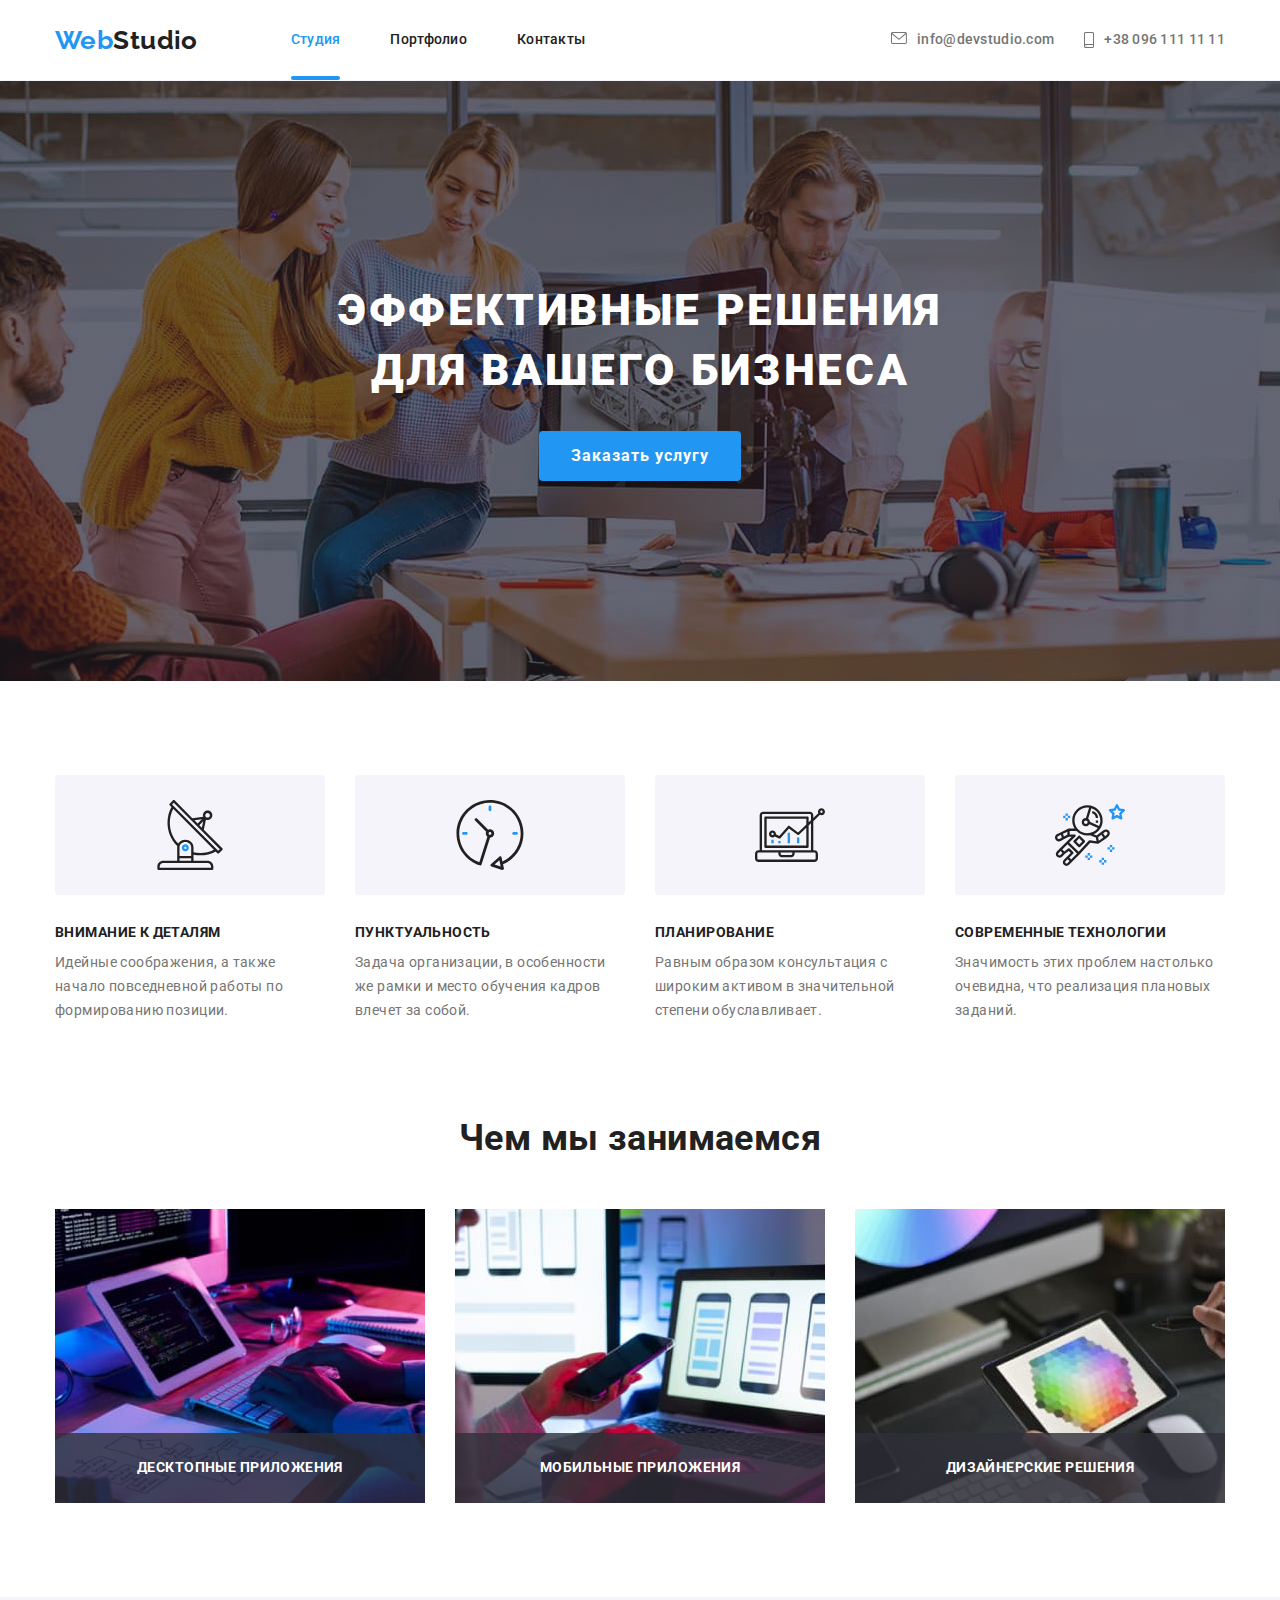
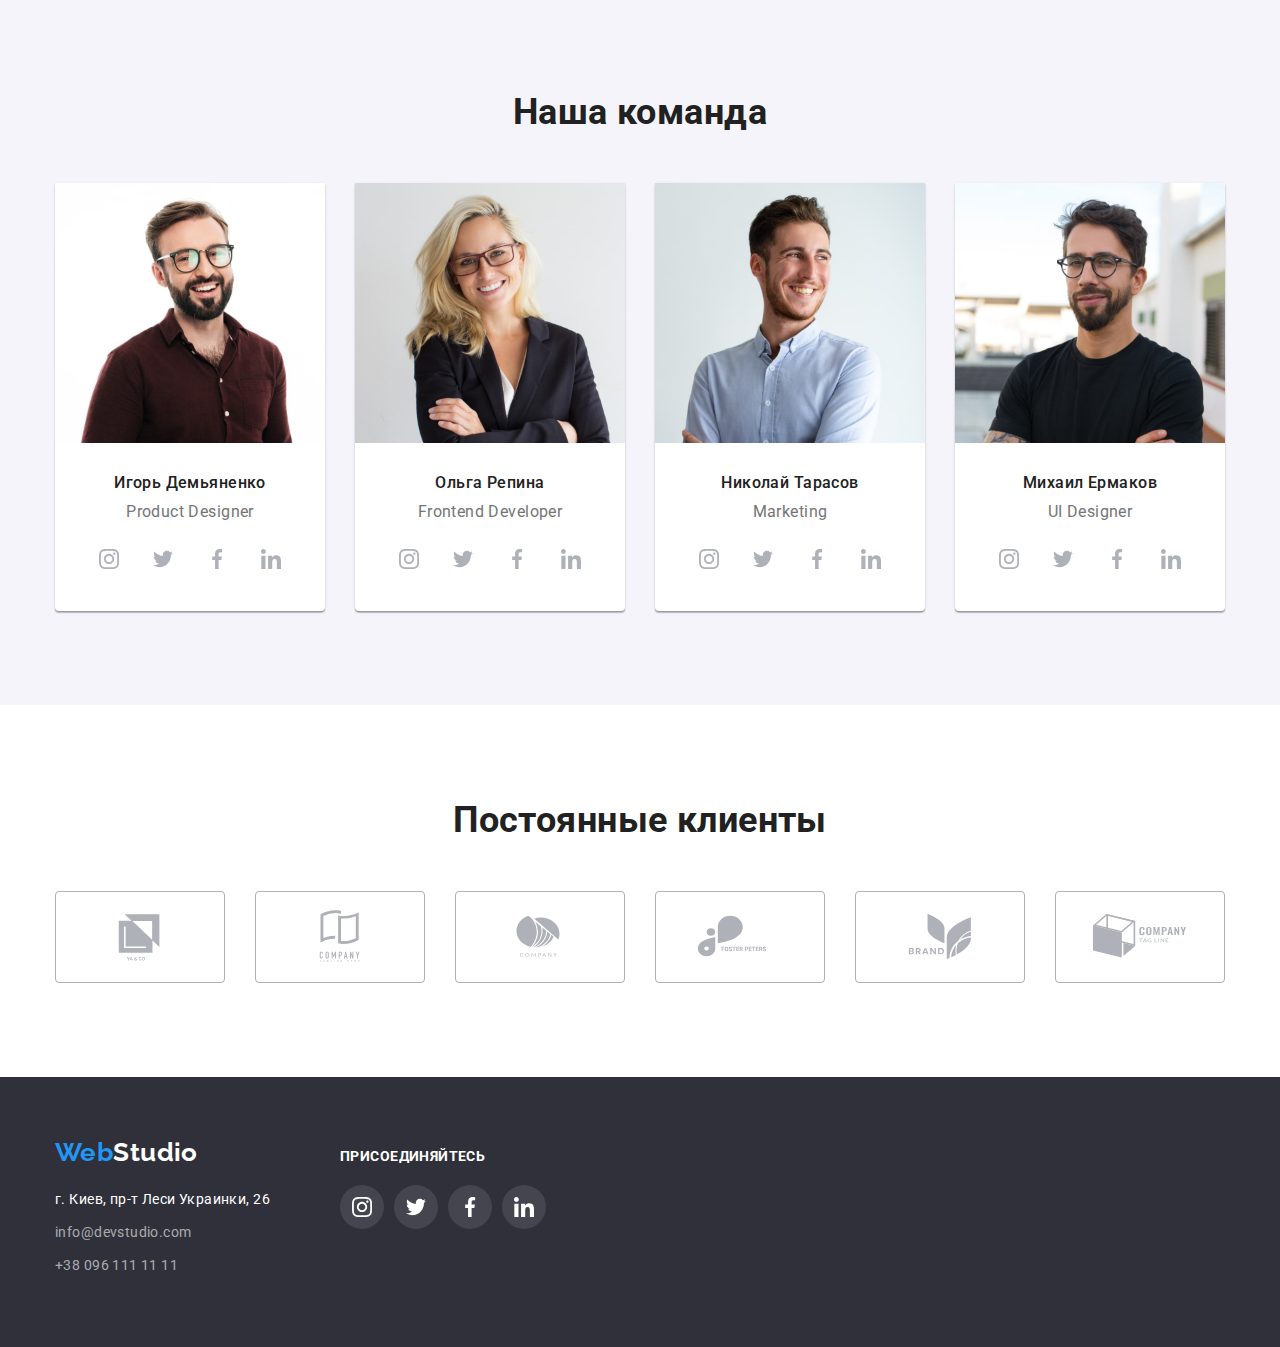
==== index.html @ 04264cb9 "Добавляет файлы из пятой домашки" ====
<!DOCTYPE html>
<html lang="ru">
  <head>
    <meta charset="UTF-8" />
    <meta http-equiv="X-UA-Compatible" content="IE=edge" />
    <meta name="viewport" content="width=device-width, initial-scale=1.0" />
    <link rel="preconnect" href="https://fonts.googleapis.com" />
    <link rel="preconnect" href="https://fonts.gstatic.com" crossorigin />
    <link
      href="https://fonts.googleapis.com/css2?family=Raleway:wght@700&family=Roboto:wght@400;500;700;900&display=swap"
      rel="stylesheet"
    />
    <link
      rel="stylesheet"
      href="https://cdnjs.cloudflare.com/ajax/libs/modern-normalize/1.1.0/modern-normalize.min.css"
    />
    <link rel="stylesheet" href="./css/styles.css" />
    <title>Студия</title>
  </head>
  <body>
    <!-- Хедер -->
    <header class="header-section">
      <div class="container nav">
        <nav class="header-nav">
          <a class="link logo" href="/"> <span class="logo-web">Web</span>Studio</a>
          <ul class="list header-list">
            <li class="header-item">
              <a class="link header-link current" href="./index.html">Студия</a>
            </li>
            <li class="header-item">
              <a class="link header-link" href="./portfolio.html">Портфолио</a>
            </li>
            <li class="header-item">
              <a class="link header-link" href="">Контакты</a>
            </li>
          </ul>
        </nav>
        <ul class="list contact-list">
          <li class="contact-item">
            <a class="link contact-link" href="mailto:info@devstudio.com">
              <svg class="contact-icon-envelope" width="16" height="12">
                <use href="./images/icons.svg#icon-envelope"></use>
              </svg>
              info@devstudio.com
            </a>
          </li>
          <li class="contact-item">
            <a class="link contact-link" href="tel:+380961111111">
              <svg class="contact-icon-smartphone" width="10" height="16">
                <use href="./images/icons.svg#icon-smartphone"></use>
              </svg>
              +38 096 111 11 11</a
            >
          </li>
        </ul>
      </div>
    </header>
    <!--Мейн-->
    <main class="main-section">
      <!--Герой-->
      <section class="hero">
        <h1 class="hero-title">
          Эффективные решения <br />
          для вашего бизнеса
        </h1>
        <button data-modal-open class="hero-btn" type="button">Заказать услугу</button>
      </section>
      <!--Особенности-->
      <section class="features">
        <div class="container">
          <h2 class="visually-hidden">Особенности</h2>
          <ul class="list features-list">
            <li class="features-item">
              <div class="features-icon-background">
                <svg class="features-icon" width="70" height="70">
                  <use href="./images/icons.svg#icon-antenna"></use>
                </svg>
              </div>
              <h3 class="features-item-header">Внимание к деталям</h3>
              <p class="features-item-text">
                Идейные соображения, а также начало повседневной работы по формированию позиции.
              </p>
            </li>
            <li class="features-item">
              <div class="features-icon-background">
                <svg class="features-icon" width="70" height="70">
                  <use href="./images/icons.svg#icon-clock"></use>
                </svg>
              </div>
              <h3 class="features-item-header">Пунктуальность</h3>
              <p class="features-item-text">
                Задача организации, в особенности же рамки и место обучения кадров влечет за собой.
              </p>
            </li>
            <li class="features-item">
              <div class="features-icon-background">
                <svg class="features-icon" width="70" height="70">
                  <use href="./images/icons.svg#icon-diagram"></use>
                </svg>
              </div>
              <h3 class="features-item-header">Планирование</h3>
              <p class="features-item-text">
                Равным образом консультация с широким активом в значительной степени обуславливает.
              </p>
            </li>
            <li class="features-item">
              <div class="features-icon-background">
                <svg class="features-icon" width="70" height="70">
                  <use href="./images/icons.svg#icon-astronaut"></use>
                </svg>
              </div>
              <h3 class="features-item-header">Современные технологии</h3>
              <p class="features-item-text">
                Значимость этих проблем настолько очевидна, что реализация плановых заданий.
              </p>
            </li>
          </ul>
        </div>
      </section>
      <!--Чем мы занимаемся-->
      <section class="services">
        <div class="container">
          <h2 class="services-header">Чем мы занимаемся</h2>
          <ul class="list services-list">
            <li class="services-item">
              <img src="./images/box/box1.jpg" alt="человек работает за компьютером" width="370" />
              <h3 class="services-item-header">Десктопные приложения</h3>
            </li>
            <li class="services-item">
              <img src="./images/box/box2.jpg" alt="человек держит в руках смартфон" width="370" />
              <h3 class="services-item-header">Мобильные приложения</h3>
            </li>
            <li class="services-item">
              <img src="./images/box/box3.jpg" alt="человек держит в руках планшет" width="370" />
              <h3 class="services-item-header">Дизайнерские решения</h3>
            </li>
          </ul>
        </div>
      </section>
      <!--Наша команда-->
      <section class="team">
        <div class="container">
          <h2 class="team-header">Наша команда</h2>
          <ul class="list team-list">
            <li class="team-item">
              <img src="./images/team/img.jpg" alt="фото мужчины" width="270" />
              <div class="team-description">
                <h3 class="team-name-header">Игорь Демьяненко</h3>
                <p class="team-name-position" lang="en">Product Designer</p>
                <ul class="team-social-list list">
                  <li class="team-social-item">
                    <a class="team-social-link" href="" target="_blank" rel="noopener noreferrer">
                      <svg class="team-social-icon" width="20" height="20">
                        <use href="./images/icons.svg#icon-instagram"></use>
                      </svg>
                    </a>
                  </li>
                  <li class="team-social-item">
                    <a class="team-social-link" href="" target="_blank" rel="noopener noreferrer">
                      <svg class="team-social-icon" width="20" height="20">
                        <use href="./images/icons.svg#icon-twitter"></use>
                      </svg>
                    </a>
                  </li>
                  <li class="team-social-item">
                    <a class="team-social-link" href="" target="_blank" rel="noopener noreferrer">
                      <svg class="team-social-icon" width="20" height="20">
                        <use href="./images/icons.svg#icon-facebook"></use>
                      </svg>
                    </a>
                  </li>
                  <li class="team-social-item">
                    <a class="team-social-link" href="" target="_blank" rel="noopener noreferrer">
                      <svg class="team-social-icon" width="20" height="20">
                        <use href="./images/icons.svg#icon-linkedin"></use>
                      </svg>
                    </a>
                  </li>
                </ul>
              </div>
            </li>

            <li class="team-item">
              <img src="./images/team/img1.jpg" alt="фото женщины" width="270" />
              <div class="team-description">
                <h3 class="team-name-header">Ольга Репина</h3>
                <p class="team-name-position" lang="en">Frontend Developer</p>
                <ul class="team-social-list list">
                  <li class="team-social-item">
                    <a class="team-social-link" href="" target="_blank" rel="noopener noreferrer">
                      <svg class="team-social-icon" width="20" height="20">
                        <use href="./images/icons.svg#icon-instagram"></use>
                      </svg>
                    </a>
                  </li>
                  <li class="team-social-item">
                    <a class="team-social-link" href="" target="_blank" rel="noopener noreferrer">
                      <svg class="team-social-icon" width="20" height="20">
                        <use href="./images/icons.svg#icon-twitter"></use>
                      </svg>
                    </a>
                  </li>
                  <li class="team-social-item">
                    <a class="team-social-link" href="" target="_blank" rel="noopener noreferrer">
                      <svg class="team-social-icon" width="20" height="20">
                        <use href="./images/icons.svg#icon-facebook"></use>
                      </svg>
                    </a>
                  </li>
                  <li class="team-social-item">
                    <a class="team-social-link" href="" target="_blank" rel="noopener noreferrer">
                      <svg class="team-social-icon" width="20" height="20">
                        <use href="./images/icons.svg#icon-linkedin"></use>
                      </svg>
                    </a>
                  </li>
                </ul>
              </div>
            </li>

            <li class="team-item">
              <img src="./images/team/img2.jpg" alt="фото мужчины" width="270" />
              <div class="team-description">
                <h3 class="team-name-header">Николай Тарасов</h3>
                <p class="team-name-position" lang="en">Marketing</p>
                <ul class="team-social-list list">
                  <li class="team-social-item">
                    <a class="team-social-link" href="" target="_blank" rel="noopener noreferrer">
                      <svg class="team-social-icon" width="20" height="20">
                        <use href="./images/icons.svg#icon-instagram"></use>
                      </svg>
                    </a>
                  </li>
                  <li class="team-social-item">
                    <a class="team-social-link" href="" target="_blank" rel="noopener noreferrer">
                      <svg class="team-social-icon" width="20" height="20">
                        <use href="./images/icons.svg#icon-twitter"></use>
                      </svg>
                    </a>
                  </li>
                  <li class="team-social-item">
                    <a class="team-social-link" href="" target="_blank" rel="noopener noreferrer">
                      <svg class="team-social-icon" width="20" height="20">
                        <use href="./images/icons.svg#icon-facebook"></use>
                      </svg>
                    </a>
                  </li>
                  <li class="team-social-item">
                    <a class="team-social-link" href="" target="_blank" rel="noopener noreferrer">
                      <svg class="team-social-icon" width="20" height="20">
                        <use href="./images/icons.svg#icon-linkedin"></use>
                      </svg>
                    </a>
                  </li>
                </ul>
              </div>
            </li>

            <li class="team-item">
              <img src="./images/team/img3.jpg" alt="фото мужчины" width="270" />
              <div class="team-description">
                <h3 class="team-name-header">Михаил Ермаков</h3>
                <p class="team-name-position" lang="en">UI Designer</p>
                <ul class="team-social-list list">
                  <li class="team-social-item">
                    <a class="team-social-link" href="" target="_blank" rel="noopener noreferrer">
                      <svg class="team-social-icon" width="20" height="20">
                        <use href="./images/icons.svg#icon-instagram"></use>
                      </svg>
                    </a>
                  </li>
                  <li class="team-social-item">
                    <a class="team-social-link" href="" target="_blank" rel="noopener noreferrer">
                      <svg class="team-social-icon" width="20" height="20">
                        <use href="./images/icons.svg#icon-twitter"></use>
                      </svg>
                    </a>
                  </li>
                  <li class="team-social-item">
                    <a class="team-social-link" href="" target="_blank" rel="noopener noreferrer">
                      <svg class="team-social-icon" width="20" height="20">
                        <use href="./images/icons.svg#icon-facebook"></use>
                      </svg>
                    </a>
                  </li>
                  <li class="team-social-item">
                    <a class="team-social-link" href="" target="_blank" rel="noopener noreferrer">
                      <svg class="team-social-icon" width="20" height="20">
                        <use href="./images/icons.svg#icon-linkedin"></use>
                      </svg>
                    </a>
                  </li>
                </ul>
              </div>
            </li>
          </ul>
        </div>
      </section>
      <!--Постоянные клиенты-->
      <section сlass="clients" style="padding-top: 94px; padding-bottom: 94px">
        <div class="container">
          <h2 class="clients-header">Постоянные клиенты</h2>
          <ul class="clients-list list">
            <li class="clients-item">
              <a class="clients-link" href="" target="_blank" rel="noopener noreferrer">
                <svg class="clients-icon" width="106" height="60">
                  <use href="./images/icons.svg#icon-yaco"></use>
                </svg>
              </a>
            </li>
            <li class="clients-item">
              <a class="clients-link" href="" target="_blank" rel="noopener noreferrer">
                <svg class="clients-icon" width="106" height="60">
                  <use href="./images/icons.svg#icon-window"></use>
                </svg>
              </a>
            </li>
            <li class="clients-item">
              <a class="clients-link" href="" target="_blank" rel="noopener noreferrer">
                <svg class="clients-icon" width="106" height="60">
                  <use href="./images/icons.svg#icon-orange"></use>
                </svg>
              </a>
            </li>
            <li class="clients-item">
              <a class="clients-link" href="" target="_blank" rel="noopener noreferrer">
                <svg class="clients-icon" width="106" height="60">
                  <use href="./images/icons.svg#icon-foster"></use>
                </svg>
              </a>
            </li>
            <li class="clients-item">
              <a
                class="clients-link"
                class="clients-link"
                href=""
                target="_blank"
                rel="noopener noreferrer"
              >
                <svg class="clients-icon" width="106" height="60">
                  <use href="./images/icons.svg#icon-brand"></use>
                </svg>
              </a>
            </li>
            <li class="clients-item">
              <a class="clients-link" href="" target="_blank" rel="noopener noreferrer">
                <svg class="clients-icon" width="106" height="60">
                  <use href="./images/icons.svg#icon-cube"></use>
                </svg>
              </a>
            </li>
          </ul>
        </div>
      </section>

      <div data-modal class="backdrop is-hidden">
        <div class="modal">
          <button data-modal-close type="button" class="modal-button">
            <svg width="18" height="18">
              <use href="./images/icons.svg#icon-close"></use>
            </svg>
          </button>
          <form class="modal-form">
            <div class="form-field">
              <label class="form-label" for="name">Имя</label>
              <input class="form-input" type="text" name="name" id="name" />
            </div>
            <div class="form-field">
              <label class="form-label" for="phone">Телефон </label>
              <input class="form-input" type="tel" name="phone" id="phone" />
            </div>
            <div class="form-field">
              <label class="form-label" for="email">Почта</label>
              <input class="form-input" type="email" name="email" id="email" />
            </div>
            <div class="form-field">
              <label class="form-label" for="feedback">Комментарий</label>
              <textarea
                class="form-input"
                name="comment"
                id="feedback"
                placeholder="Введите текст"
              ></textarea>
            </div>

            <input type="checkbox" name="agreement" id="checkbox" />
            <label class="label-agreement" for="checkbox" name="agreement"
              >Соглашаюсь с рассылкой и принимаю условия договора</label
            >
            <button class="form-btn" type="submit">Отправить</button>
          </form>
        </div>
      </div>
    </main>
    <!--Подвал-->
    <footer class="footer-section">
      <div class="container footer-content">
        <div class="footer-address-section">
          <a class="link footer-logo" href="/"> <span class="logo-web">Web</span>Studio</a>
          <address>
            <ul class="list footer-list">
              <li class="footer-item">
                <a
                  class="link footer-address"
                  href="https://goo.gl/maps/CGz93X2TmxTMaEhZA"
                  target="_blank"
                  rel="noreferrer noopener"
                >
                  г. Киев, пр-т Леси Украинки, 26</a
                >
              </li>
              <li class="footer-item">
                <a class="link footer-contact" href="mailto:info@devstudio.com">
                  info@devstudio.com</a
                >
              </li>
              <li class="footer-item">
                <a class="link footer-phone" href="tel:+380961111111">+38 096 111 11 11</a>
              </li>
            </ul>
          </address>
        </div>
        <div class="footer-join-section">
          <h2 class="footer-join">Присоединяйтесь</h2>
          <ul class="list footer-social-list">
            <li class="footer-social-item">
              <a class="footer-social-link" href="" target="_blank" rel="noopener noreferrer">
                <svg class="footer-social-icon" width="20" height="20">
                  <use href="./images/icons.svg#icon-instagram"></use>
                </svg>
              </a>
            </li>
            <li class="footer-social-item">
              <a class="footer-social-link" href="" target="_blank" rel="noopener noreferrer">
                <svg class="footer-social-icon" width="20" height="20">
                  <use href="./images/icons.svg#icon-twitter"></use>
                </svg>
              </a>
            </li>
            <li class="footer-social-item">
              <a class="footer-social-link" href="" target="_blank" rel="noopener noreferrer">
                <svg class="footer-social-icon" width="20" height="20">
                  <use href="./images/icons.svg#icon-facebook"></use>
                </svg>
              </a>
            </li>
            <li class="footer-social-item">
              <a class="footer-social-link" href="" target="_blank" rel="noopener noreferrer">
                <svg class="footer-social-icon" width="20" height="20">
                  <use href="./images/icons.svg#icon-linkedin"></use>
                </svg>
              </a>
            </li>
          </ul>
        </div>
      </div>
    </footer>
    <script src="./js/modal.js"></script>
  </body>
</html>
---- css/styles.css ----
:root {
  --primary-text-color: #757575;
  --primary-black-color: #212121;
  --accent-color: #2196f3;
  --primary-white-color: #ffffff;
  --dark-background-color: #2f303a;
  --light-backgroung-color: #f5f4fa;
  --button-hover-color: #188ce8;
  --primary-icon-color: #afb1b8;
  --transition-duration: 250ms;
  --transition-timing-function: cubic-bezier(0.4, 0, 0.2, 1);
}

.list {
  list-style: none;
  padding: 0;
  margin: 0;
}

.link {
  text-decoration: none;
}

.container {
  width: 1200px;
  margin-left: auto;
  margin-right: auto;
  padding-left: 15px;
  padding-right: 15px;
}

img {
  display: block;
  max-width: 100%;
}

p,
h1,
h2,
h3 {
  margin: 0;
}

.visually-hidden {
  position: absolute;
  white-space: nowrap;
  width: 1px;
  height: 1px;
  overflow: hidden;
  border: 0;
  padding: 0;
  clip: rect(0 0 0 0);
  clip-path: inset(100%);
  margin: -1px;
}

body {
  font-size: 14px;
  font-family: 'Roboto', sans-serif;
  letter-spacing: 0.03em;
  color: var(--primary-text-color);
  background-color: var(--primary-white-color);
}

textarea {
  resize: none;
}

/* Хедер */

.logo {
  font-family: 'Raleway', sans-serif;
  font-weight: 700;
  font-size: 26px;
  line-height: 1.19;
  color: var(--primary-black-color);
}

.logo-web {
  color: var(--accent-color);
}

.header-section {
  border-bottom: 1px solid var(--light-backgroung-color);
}

.header-list {
  display: flex;
  margin-left: 93px;
}

.header-nav {
  display: flex;
  align-items: center;
}

.header-item:not(:last-child) {
  margin-right: 50px;
}

.header-link {
  display: block;
  font-weight: 500;
  font-size: 14px;
  line-height: 1.14;
  letter-spacing: 0.02em;
  color: var(--primary-black-color);
  padding-top: 32px;
  padding-bottom: 32px;
  position: relative;

  transition-property: color;
  transition-duration: var(--transition-duration);
  transition-timing-function: var(--transition-timing-function);
}

.current::after {
  content: '';
  width: 100%;
  height: 4px;
  background-color: var(--accent-color);
  display: block;
  position: absolute;
  bottom: 0;
  border-radius: 2px;
}

.contact-link {
  display: flex;
  font-weight: 500;
  font-size: 14px;
  line-height: 1.14;
  letter-spacing: 0.02em;
  color: var(--primary-black-color);

  transition-property: color;
  transition-duration: var(--transition-duration);
  transition-timing-function: var(--transition-timing-function);
}

.header-link.current {
  color: var(--accent-color);
}

.link.contact-link {
  color: var(--primary-text-color);
}

.header-link:hover,
.header-link:focus,
.contact-link:hover,
.contact-link:focus {
  color: var(--accent-color);
}

.contact-list {
  display: flex;
  margin-left: auto;
}

.contact-icon-envelope,
.contact-icon-smartphone {
  margin-right: 10px;
  fill: currentColor;
}

.contact-item:not(:last-child) {
  margin-right: 30px;
}

.nav {
  display: flex;
  align-items: center;
}

/* Герой */

.hero {
  text-align: center;
  padding-top: 200px;
  padding-bottom: 200px;
  max-width: 1600px;
  height: 600px;
  margin-left: auto;
  margin-right: auto;
  background-image: linear-gradient(rgba(47, 48, 58, 0.4), rgba(47, 48, 58, 0.4)),
    url(../images/backgroun.jpg);
  background-size: cover;
  background-color: var(--light-background-color);
  background-position: center;
  background-repeat: no-repeat;
}

.hero-title {
  margin-bottom: 30px;
  font-weight: 900;
  font-size: 44px;
  line-height: 1.36;
  letter-spacing: 0.06em;
  text-transform: uppercase;
  color: var(--primary-white-color);
}

.hero-btn {
  font-family: inherit;
  font-weight: 700;
  font-size: 16px;
  line-height: 1.88;
  letter-spacing: 0.06em;
  color: var(--primary-white-color);
  background-color: var(--accent-color);
  cursor: pointer;
  min-width: 200px;
  border-radius: 4px;
  padding: 10px 32px;
  border: none;
  box-shadow: 0px 4px 4px rgba(0, 0, 0, 0.15);

  transition-property: background-color;
  transition-duration: var(--transition-duration);
  transition-timing-function: var(--transition-timing-function);
}

.hero-btn:hover,
.hero-btn:focus {
  background-color: var(--button-hover-color);
}

/* Особенности */

.features {
  padding-top: 94px;
  padding-bottom: 94px;
}

.features-item {
  min-width: 270px;
}
.features-item:not(:last-child) {
  margin-right: 30px;
}

.features-list {
  display: flex;
}

.features-item-header {
  font-size: 14px;
  line-height: 1.14;
  text-transform: uppercase;
  color: var(--primary-black-color);
  margin-bottom: 10px;
}

.features-item-text {
  line-height: 1.71;
}

.features-icon-background {
  background-color: var(--light-backgroung-color);
  border-radius: 4px;
  margin-bottom: 30px;
  width: 270px;
  height: 120px;
  display: flex;
  justify-content: center;
  align-items: center;
}

/* Чем мы занимаемся и Наша команда */

.services {
  padding-bottom: 94px;
}

.services-list {
  display: flex;
}

.services-header {
  font-size: 36px;
  line-height: 1.17;
  text-align: center;
  color: var(--primary-black-color);
  margin-top: 0;
  margin-bottom: 50px;
}

.services-item:not(:last-child) {
  margin-right: 30px;
}

.services-item {
  position: relative;
}
.services-item-header {
  font-size: inherit;
  line-height: 1.14;
  text-align: center;
  text-transform: uppercase;
  color: var(--primary-white-color);
  background-color: rgba(47, 48, 58, 0.8);
  padding-top: 27px;
  padding-bottom: 27px;
  position: absolute;
  bottom: 0;
  width: 100%;
}

.team-header {
  font-size: 36px;
  line-height: 1.17;
  text-align: center;
  color: var(--primary-black-color);
  margin-top: 0;
  margin-bottom: 50px;
}

.team {
  background-color: var(--light-backgroung-color);
  padding-bottom: 94px;
  padding-top: 94px;
}

.team-list {
  display: flex;
}

.team-item {
  background-color: var(--primary-white-color);
  box-shadow: 0px 1px 3px rgba(0, 0, 0, 0.12), 0px 1px 1px rgba(0, 0, 0, 0.14),
    0px 2px 1px rgba(0, 0, 0, 0.2);
  border-radius: 0px 0px 4px 4px;
}

.team-item:not(:last-child) {
  margin-right: 30px;
}

.team-name-header {
  font-weight: 500;
  font-size: 16px;
  line-height: 1.19;
  text-align: center;
  color: var(--primary-black-color);
  margin-bottom: 10px;
}

.team-name-position {
  font-size: 16px;
  line-height: 1.19;
  text-align: center;
  color: var(--primary-text-color);
  margin-bottom: 16px;
}

.team-description {
  padding-top: 30px;
  padding-bottom: 30px;
}

.team-social-list {
  display: flex;
  justify-content: center;
}

.team-social-item + .team-social-item {
  margin-left: 10px;
}

.team-social-link {
  height: 44px;
  width: 44px;
  display: flex;
  justify-content: center;
  align-items: center;
  border-radius: 50%;
  color: var(--primary-icon-color);
  transition-property: background-color, color;
  transition-duration: var(--transition-duration), var(--transition-duration);
  transition-timing-function: var(--transition-timing-function), var(--transition-timing-function);
}

.team-social-link:hover,
.team-social-link:focus {
  background-color: var(--accent-color);
  color: var(--primary-white-color);
}

.team-social-icon {
  fill: currentColor;
}

/* Постоянные клиенты */

/* .clients {
  padding-top: 94px;
  padding-bottom: 94px;
} */

.clients-header {
  font-size: 36px;
  line-height: 1.17;
  text-align: center;
  color: var(--primary-black-color);
  margin-bottom: 50px;
}

.clients-list {
  display: flex;
  justify-content: center;
}

.clients-link {
  width: 170px;
  height: 92px;
  display: flex;
  justify-content: center;
  align-items: center;
  color: var(--primary-icon-color);
  border: 1px solid var(--primary-icon-color);
  border-radius: 4px;
  transition-property: color, border;
  transition-duration: var(--transition-duration), var(--transition-duration);
  transition-timing-function: var(--transition-timing-function), var(--transition-timing-function);
}

.clients-link:hover,
.clients-link:focus {
  color: var(--accent-color);
  border: 1px solid var(--accent-color);
}

.clients-item + .clients-item {
  margin-left: 30px;
}

.clients-icon {
  fill: currentColor;
}

.backdrop {
  position: fixed;
  top: 0;
  left: 0;
  background: rgba(0, 0, 0, 0.2);
  width: 100%;
  height: 100%;
  opacity: 1;
  transition: opacity var(--transition-duration) var(--transition-timing-function);
}

.backdrop.is-hidden {
  opacity: 0;
  pointer-events: none;
  visibility: hidden;
}

.backdrop.is-hidden .modal {
  transform: translate(-50%, -50%) scale(0.5);
}
.modal {
  position: absolute;
  top: 50%;
  left: 50%;
  transform: translate(-50%, -50%) scale(1);
  width: 528px;
  height: 581px;
  background-color: var(--primary-white-color);
  box-shadow: 0px 1px 3px rgba(0, 0, 0, 0.12), 0px 1px 1px rgba(0, 0, 0, 0.14),
    0px 2px 1px rgba(0, 0, 0, 0.2);
  border-radius: 4px;
  transition: transform var(--transition-duration) var(--transition-timing-function);
}

.modal-button {
  width: 30px;
  height: 30px;
  border-radius: 50%;
  background-color: var(--primary-white-color);
  position: absolute;
  right: 8px;
  top: 8px;
  border: 1px solid rgba(0, 0, 0, 0.1);
  display: flex;
  justify-content: center;
  align-items: center;
  cursor: pointer;
}

.modal-form {
}

.form-field {
}

.form-label {
  font-size: 12px;
  line-height: 1.17;
  letter-spacing: 0.01em;
}

.form-input {
  border: 1px solid rgba(33, 33, 33, 0.2);
  border-radius: 4px;
}

.label-agreement {
  line-height: 1.71;
}

/* Футер */

.footer-section {
  background-color: var(--dark-background-color);
  padding-top: 60px;
  padding-bottom: 60px;
}

.footer-logo {
  display: block;
  font-family: 'Raleway', sans-serif;
  font-weight: 700;
  font-size: 26px;
  line-height: 1.19;
  color: var(--primary-white-color);
  margin-bottom: 20px;
}

.footer-item > a {
  font-style: normal;
  line-height: 1.71;
  color: rgba(255, 255, 255, 0.6);
  margin-bottom: 9px;
  display: block;

  transition-property: color;
  transition-duration: var(--transition-duration);
  transition-timing-function: var(--transition-timing-function);
}

.link.footer-address {
  color: var(--primary-white-color);
}

.footer-contact:hover,
.footer-contact:focus,
.footer-phone:hover,
.footer-phone:focus {
  color: var(--primary-white-color);
}

.footer-join {
  font-weight: 700;
  line-height: 1.14;
  text-transform: uppercase;
  color: var(--primary-white-color);
  font-size: inherit;
  margin-bottom: 20px;
}

.footer-social-icon {
  fill: currentColor;
}

.footer-social-link {
  width: 44px;
  height: 44px;
  background-color: rgba(255, 255, 255, 0.1);
  border-radius: 50%;
  display: flex;
  justify-content: center;
  align-items: center;
  color: var(--primary-white-color);
  transition-property: background-color;
  transition-duration: var(--transition-duration);
  transition-timing-function: var(--transition-timing-function);
}

.footer-social-link:hover,
.footer-social-link:focus {
  background-color: var(--accent-color);
}
.footer-social-list {
  display: flex;
}

.footer-social-item + .footer-social-item {
  margin-left: 10px;
}

.footer-content {
  display: flex;
  align-items: baseline;
}

.footer-address-section {
  margin-right: 70px;
}

/* Фильтр и примеры работ */

.projects {
  padding-top: 94px;
  padding-bottom: 94px;
}

.filter-btn {
  font-family: inherit;
  font-weight: 500;
  font-size: 16px;
  line-height: 1.63;
  text-align: center;
  letter-spacing: inherit;
  color: var(--primary-black-color);
  cursor: pointer;
  background-color: var(--light-backgroung-color);
  border-radius: 4px;
  padding: 6px 22px;
  border: none;
  transition-property: color, background-color, box-shadow;
  transition-duration: var(--transition-duration), var(--transition-duration),
    var(--transition-duration);
  transition-timing-function: var(--transition-timing-function), var(--transition-timing-function),
    var(--transition-timing-function);
}

.filter-btn-item:not(:last-child) {
  margin-right: 8px;
}

.filter-btn.all {
  color: var(--primary-white-color);
  background-color: var(--accent-color);
}

.filter-btn:hover,
.filter-btn:focus {
  color: var(--primary-white-color);
  background-color: var(--accent-color);
  box-shadow: 0px 3px 1px rgba(0, 0, 0, 0.1), 0px 1px 2px rgba(0, 0, 0, 0.08),
    0px 2px 2px rgba(0, 0, 0, 0.12);
}

.filter-btn-list {
  display: flex;
  justify-content: center;
  margin-bottom: 50px;
}

.project-list {
  display: flex;
  flex-wrap: wrap;
  margin-top: -30px;
  margin-left: -30px;
}

.project-item {
  flex-basis: calc(100% / 3 -30px);
  margin-left: 30px;
  margin-top: 30px;
  transition-property: box-shadow;
  transition-duration: var(--transition-duration);
  transition-timing-function: var(--transition-timing-function);
}

.project-item:hover {
  box-shadow: 0px 1px 1px rgba(0, 0, 0, 0.12), 0px 4px 4px rgba(0, 0, 0, 0.06),
    1px 4px 6px rgba(0, 0, 0, 0.16);
}

.project-name {
  font-size: 18px;
  line-height: 2;
  letter-spacing: 0.06em;
  color: var(--primary-black-color);
  margin-bottom: 4px;
}

.project-type {
  font-size: 16px;
  line-height: 1.88;
}

.project-content {
  padding: 20px 24px;
  border: 1px solid var(--light-backgroung-color);
}

.project-thumb {
  position: relative;
  overflow: hidden;
}

.project-overlay {
  content: '';
  display: inline-block;
  width: 100%;
  height: 100%;
  background-color: rgba(33, 150, 243, 0.9);
  position: absolute;
  top: 0;
  left: 0;
  transform: translateY(100%);
  transition: transform var(--transition-duration) var(--transition-timing-function);
}

.project-item:hover .project-overlay {
  transform: translateY(0);
}

.project-description {
  font-weight: 400;
  font-size: 18px;
  line-height: 1.56;
  color: var(--primary-white-color);
  padding: 63px 24px;
}
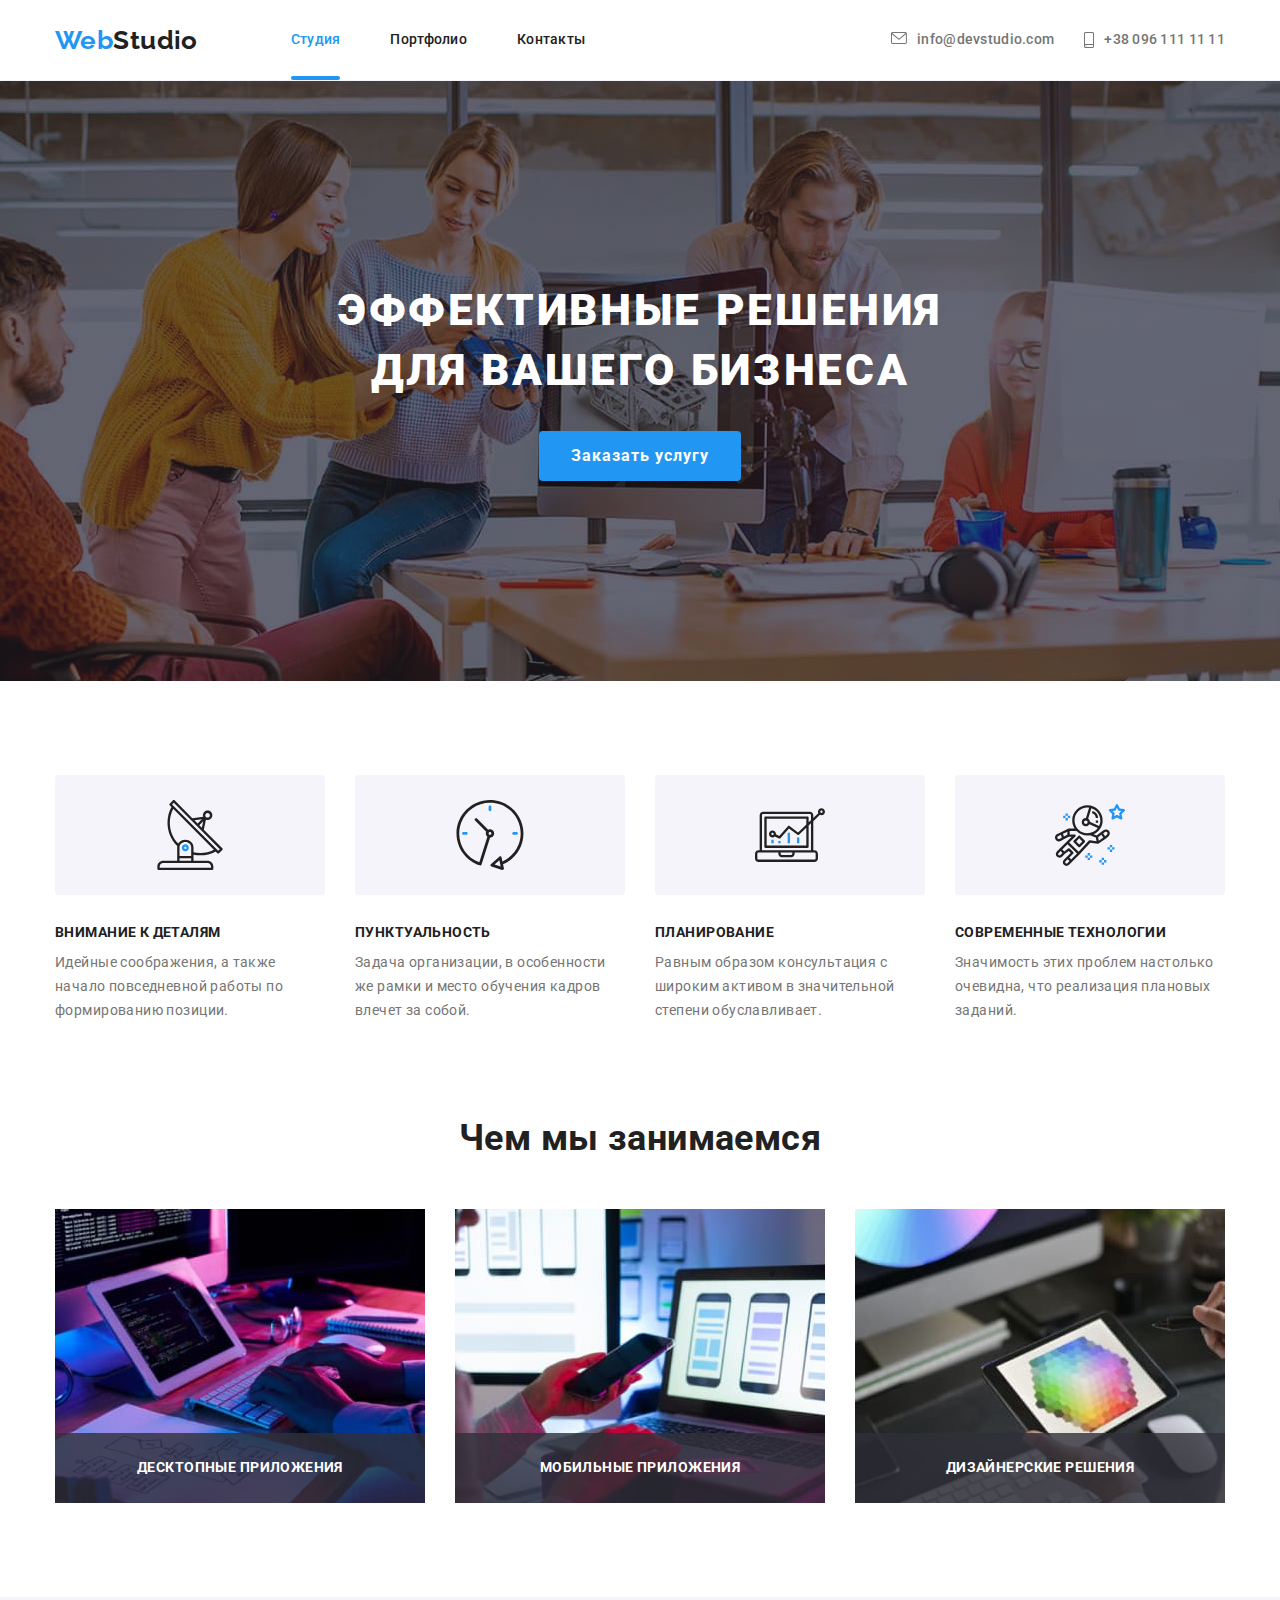
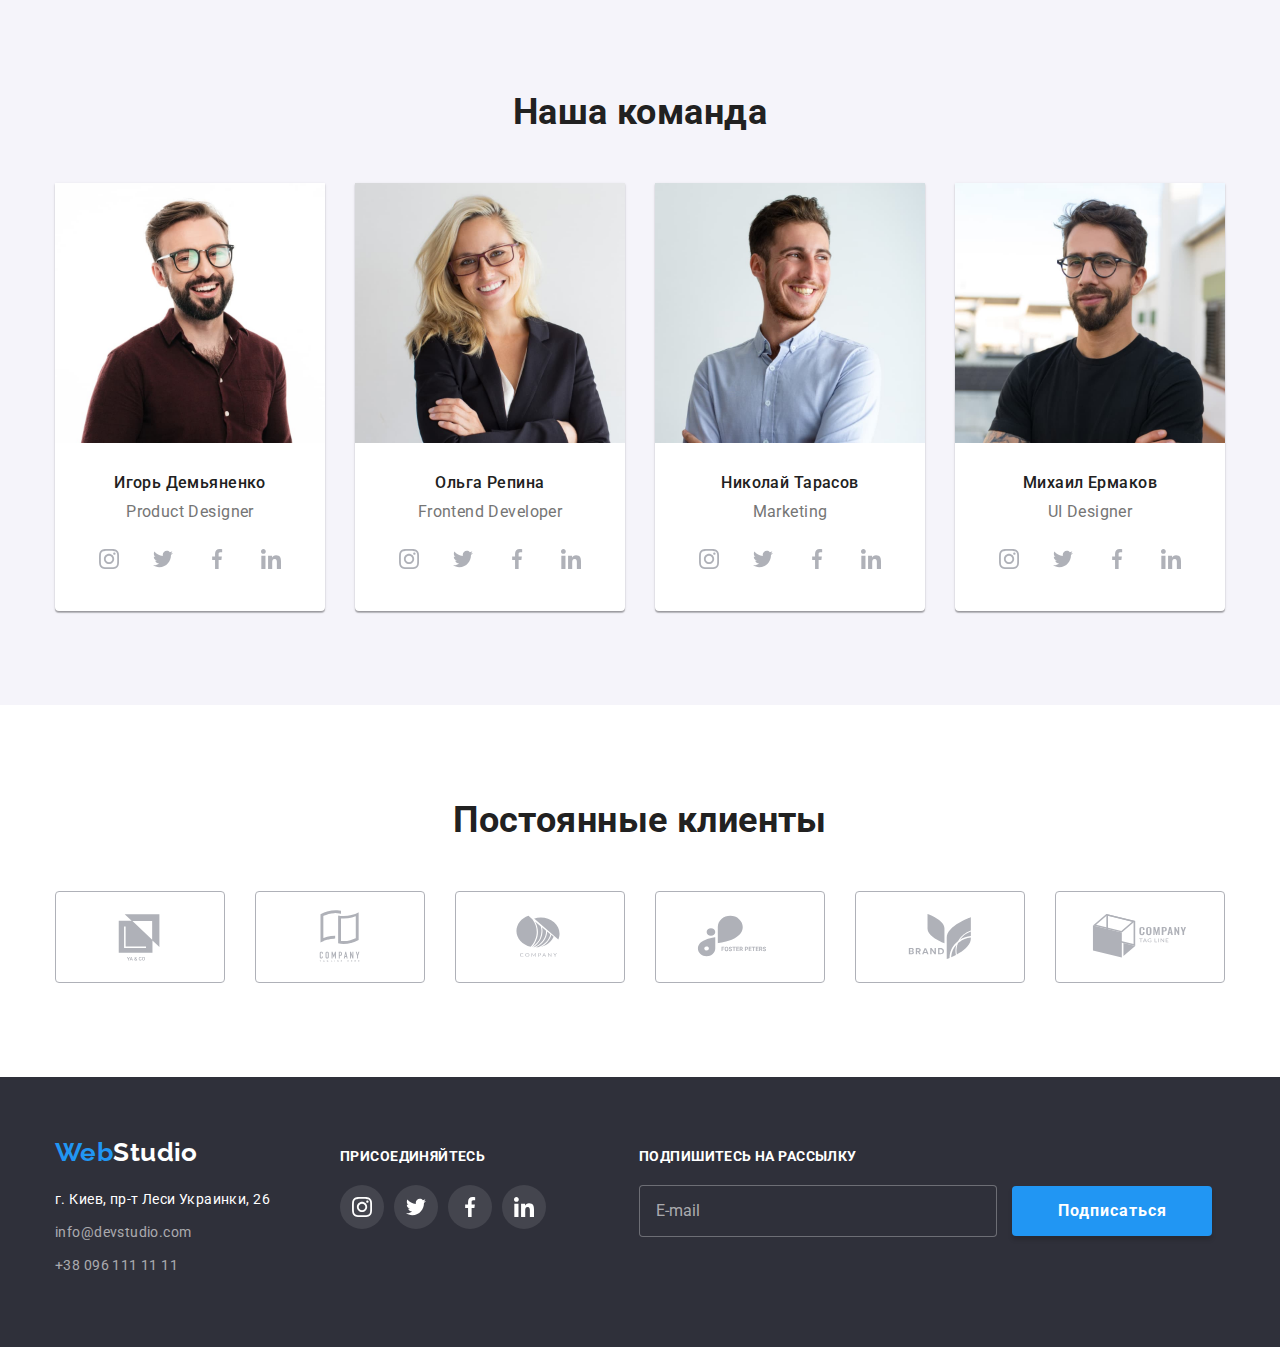
==== commit 1e4c2795: "Добавляет подписку на футере" ====
--- a/index.html
+++ b/index.html
@@ -22,7 +22,9 @@
     <header class="header-section">
       <div class="container nav">
         <nav class="header-nav">
-          <a class="link logo" href="/"> <span class="logo-web">Web</span>Studio</a>
+          <a class="link logo" href="/">
+            <span class="logo-web">Web</span>Studio</a
+          >
           <ul class="list header-list">
             <li class="header-item">
               <a class="link header-link current" href="./index.html">Студия</a>
@@ -63,7 +65,9 @@
           Эффективные решения <br />
           для вашего бизнеса
         </h1>
-        <button data-modal-open class="hero-btn" type="button">Заказать услугу</button>
+        <button data-modal-open class="hero-btn" type="button">
+          Заказать услугу
+        </button>
       </section>
       <!--Особенности-->
       <section class="features">
@@ -78,7 +82,8 @@
               </div>
               <h3 class="features-item-header">Внимание к деталям</h3>
               <p class="features-item-text">
-                Идейные соображения, а также начало повседневной работы по формированию позиции.
+                Идейные соображения, а также начало повседневной работы по
+                формированию позиции.
               </p>
             </li>
             <li class="features-item">
@@ -89,7 +94,8 @@
               </div>
               <h3 class="features-item-header">Пунктуальность</h3>
               <p class="features-item-text">
-                Задача организации, в особенности же рамки и место обучения кадров влечет за собой.
+                Задача организации, в особенности же рамки и место обучения
+                кадров влечет за собой.
               </p>
             </li>
             <li class="features-item">
@@ -100,7 +106,8 @@
               </div>
               <h3 class="features-item-header">Планирование</h3>
               <p class="features-item-text">
-                Равным образом консультация с широким активом в значительной степени обуславливает.
+                Равным образом консультация с широким активом в значительной
+                степени обуславливает.
               </p>
             </li>
             <li class="features-item">
@@ -111,7 +118,8 @@
               </div>
               <h3 class="features-item-header">Современные технологии</h3>
               <p class="features-item-text">
-                Значимость этих проблем настолько очевидна, что реализация плановых заданий.
+                Значимость этих проблем настолько очевидна, что реализация
+                плановых заданий.
               </p>
             </li>
           </ul>
@@ -123,15 +131,27 @@
           <h2 class="services-header">Чем мы занимаемся</h2>
           <ul class="list services-list">
             <li class="services-item">
-              <img src="./images/box/box1.jpg" alt="человек работает за компьютером" width="370" />
+              <img
+                src="./images/box/box1.jpg"
+                alt="человек работает за компьютером"
+                width="370"
+              />
               <h3 class="services-item-header">Десктопные приложения</h3>
             </li>
             <li class="services-item">
-              <img src="./images/box/box2.jpg" alt="человек держит в руках смартфон" width="370" />
+              <img
+                src="./images/box/box2.jpg"
+                alt="человек держит в руках смартфон"
+                width="370"
+              />
               <h3 class="services-item-header">Мобильные приложения</h3>
             </li>
             <li class="services-item">
-              <img src="./images/box/box3.jpg" alt="человек держит в руках планшет" width="370" />
+              <img
+                src="./images/box/box3.jpg"
+                alt="человек держит в руках планшет"
+                width="370"
+              />
               <h3 class="services-item-header">Дизайнерские решения</h3>
             </li>
           </ul>
@@ -149,28 +169,48 @@
                 <p class="team-name-position" lang="en">Product Designer</p>
                 <ul class="team-social-list list">
                   <li class="team-social-item">
-                    <a class="team-social-link" href="" target="_blank" rel="noopener noreferrer">
+                    <a
+                      class="team-social-link"
+                      href=""
+                      target="_blank"
+                      rel="noopener noreferrer"
+                    >
                       <svg class="team-social-icon" width="20" height="20">
                         <use href="./images/icons.svg#icon-instagram"></use>
                       </svg>
                     </a>
                   </li>
                   <li class="team-social-item">
-                    <a class="team-social-link" href="" target="_blank" rel="noopener noreferrer">
+                    <a
+                      class="team-social-link"
+                      href=""
+                      target="_blank"
+                      rel="noopener noreferrer"
+                    >
                       <svg class="team-social-icon" width="20" height="20">
                         <use href="./images/icons.svg#icon-twitter"></use>
                       </svg>
                     </a>
                   </li>
                   <li class="team-social-item">
-                    <a class="team-social-link" href="" target="_blank" rel="noopener noreferrer">
+                    <a
+                      class="team-social-link"
+                      href=""
+                      target="_blank"
+                      rel="noopener noreferrer"
+                    >
                       <svg class="team-social-icon" width="20" height="20">
                         <use href="./images/icons.svg#icon-facebook"></use>
                       </svg>
                     </a>
                   </li>
                   <li class="team-social-item">
-                    <a class="team-social-link" href="" target="_blank" rel="noopener noreferrer">
+                    <a
+                      class="team-social-link"
+                      href=""
+                      target="_blank"
+                      rel="noopener noreferrer"
+                    >
                       <svg class="team-social-icon" width="20" height="20">
                         <use href="./images/icons.svg#icon-linkedin"></use>
                       </svg>
@@ -181,34 +221,58 @@
             </li>
 
             <li class="team-item">
-              <img src="./images/team/img1.jpg" alt="фото женщины" width="270" />
+              <img
+                src="./images/team/img1.jpg"
+                alt="фото женщины"
+                width="270"
+              />
               <div class="team-description">
                 <h3 class="team-name-header">Ольга Репина</h3>
                 <p class="team-name-position" lang="en">Frontend Developer</p>
                 <ul class="team-social-list list">
                   <li class="team-social-item">
-                    <a class="team-social-link" href="" target="_blank" rel="noopener noreferrer">
+                    <a
+                      class="team-social-link"
+                      href=""
+                      target="_blank"
+                      rel="noopener noreferrer"
+                    >
                       <svg class="team-social-icon" width="20" height="20">
                         <use href="./images/icons.svg#icon-instagram"></use>
                       </svg>
                     </a>
                   </li>
                   <li class="team-social-item">
-                    <a class="team-social-link" href="" target="_blank" rel="noopener noreferrer">
+                    <a
+                      class="team-social-link"
+                      href=""
+                      target="_blank"
+                      rel="noopener noreferrer"
+                    >
                       <svg class="team-social-icon" width="20" height="20">
                         <use href="./images/icons.svg#icon-twitter"></use>
                       </svg>
                     </a>
                   </li>
                   <li class="team-social-item">
-                    <a class="team-social-link" href="" target="_blank" rel="noopener noreferrer">
+                    <a
+                      class="team-social-link"
+                      href=""
+                      target="_blank"
+                      rel="noopener noreferrer"
+                    >
                       <svg class="team-social-icon" width="20" height="20">
                         <use href="./images/icons.svg#icon-facebook"></use>
                       </svg>
                     </a>
                   </li>
                   <li class="team-social-item">
-                    <a class="team-social-link" href="" target="_blank" rel="noopener noreferrer">
+                    <a
+                      class="team-social-link"
+                      href=""
+                      target="_blank"
+                      rel="noopener noreferrer"
+                    >
                       <svg class="team-social-icon" width="20" height="20">
                         <use href="./images/icons.svg#icon-linkedin"></use>
                       </svg>
@@ -219,34 +283,58 @@
             </li>
 
             <li class="team-item">
-              <img src="./images/team/img2.jpg" alt="фото мужчины" width="270" />
+              <img
+                src="./images/team/img2.jpg"
+                alt="фото мужчины"
+                width="270"
+              />
               <div class="team-description">
                 <h3 class="team-name-header">Николай Тарасов</h3>
                 <p class="team-name-position" lang="en">Marketing</p>
                 <ul class="team-social-list list">
                   <li class="team-social-item">
-                    <a class="team-social-link" href="" target="_blank" rel="noopener noreferrer">
+                    <a
+                      class="team-social-link"
+                      href=""
+                      target="_blank"
+                      rel="noopener noreferrer"
+                    >
                       <svg class="team-social-icon" width="20" height="20">
                         <use href="./images/icons.svg#icon-instagram"></use>
                       </svg>
                     </a>
                   </li>
                   <li class="team-social-item">
-                    <a class="team-social-link" href="" target="_blank" rel="noopener noreferrer">
+                    <a
+                      class="team-social-link"
+                      href=""
+                      target="_blank"
+                      rel="noopener noreferrer"
+                    >
                       <svg class="team-social-icon" width="20" height="20">
                         <use href="./images/icons.svg#icon-twitter"></use>
                       </svg>
                     </a>
                   </li>
                   <li class="team-social-item">
-                    <a class="team-social-link" href="" target="_blank" rel="noopener noreferrer">
+                    <a
+                      class="team-social-link"
+                      href=""
+                      target="_blank"
+                      rel="noopener noreferrer"
+                    >
                       <svg class="team-social-icon" width="20" height="20">
                         <use href="./images/icons.svg#icon-facebook"></use>
                       </svg>
                     </a>
                   </li>
                   <li class="team-social-item">
-                    <a class="team-social-link" href="" target="_blank" rel="noopener noreferrer">
+                    <a
+                      class="team-social-link"
+                      href=""
+                      target="_blank"
+                      rel="noopener noreferrer"
+                    >
                       <svg class="team-social-icon" width="20" height="20">
                         <use href="./images/icons.svg#icon-linkedin"></use>
                       </svg>
@@ -257,34 +345,58 @@
             </li>
 
             <li class="team-item">
-              <img src="./images/team/img3.jpg" alt="фото мужчины" width="270" />
+              <img
+                src="./images/team/img3.jpg"
+                alt="фото мужчины"
+                width="270"
+              />
               <div class="team-description">
                 <h3 class="team-name-header">Михаил Ермаков</h3>
                 <p class="team-name-position" lang="en">UI Designer</p>
                 <ul class="team-social-list list">
                   <li class="team-social-item">
-                    <a class="team-social-link" href="" target="_blank" rel="noopener noreferrer">
+                    <a
+                      class="team-social-link"
+                      href=""
+                      target="_blank"
+                      rel="noopener noreferrer"
+                    >
                       <svg class="team-social-icon" width="20" height="20">
                         <use href="./images/icons.svg#icon-instagram"></use>
                       </svg>
                     </a>
                   </li>
                   <li class="team-social-item">
-                    <a class="team-social-link" href="" target="_blank" rel="noopener noreferrer">
+                    <a
+                      class="team-social-link"
+                      href=""
+                      target="_blank"
+                      rel="noopener noreferrer"
+                    >
                       <svg class="team-social-icon" width="20" height="20">
                         <use href="./images/icons.svg#icon-twitter"></use>
                       </svg>
                     </a>
                   </li>
                   <li class="team-social-item">
-                    <a class="team-social-link" href="" target="_blank" rel="noopener noreferrer">
+                    <a
+                      class="team-social-link"
+                      href=""
+                      target="_blank"
+                      rel="noopener noreferrer"
+                    >
                       <svg class="team-social-icon" width="20" height="20">
                         <use href="./images/icons.svg#icon-facebook"></use>
                       </svg>
                     </a>
                   </li>
                   <li class="team-social-item">
-                    <a class="team-social-link" href="" target="_blank" rel="noopener noreferrer">
+                    <a
+                      class="team-social-link"
+                      href=""
+                      target="_blank"
+                      rel="noopener noreferrer"
+                    >
                       <svg class="team-social-icon" width="20" height="20">
                         <use href="./images/icons.svg#icon-linkedin"></use>
                       </svg>
@@ -302,28 +414,48 @@
           <h2 class="clients-header">Постоянные клиенты</h2>
           <ul class="clients-list list">
             <li class="clients-item">
-              <a class="clients-link" href="" target="_blank" rel="noopener noreferrer">
+              <a
+                class="clients-link"
+                href=""
+                target="_blank"
+                rel="noopener noreferrer"
+              >
                 <svg class="clients-icon" width="106" height="60">
                   <use href="./images/icons.svg#icon-yaco"></use>
                 </svg>
               </a>
             </li>
             <li class="clients-item">
-              <a class="clients-link" href="" target="_blank" rel="noopener noreferrer">
+              <a
+                class="clients-link"
+                href=""
+                target="_blank"
+                rel="noopener noreferrer"
+              >
                 <svg class="clients-icon" width="106" height="60">
                   <use href="./images/icons.svg#icon-window"></use>
                 </svg>
               </a>
             </li>
             <li class="clients-item">
-              <a class="clients-link" href="" target="_blank" rel="noopener noreferrer">
+              <a
+                class="clients-link"
+                href=""
+                target="_blank"
+                rel="noopener noreferrer"
+              >
                 <svg class="clients-icon" width="106" height="60">
                   <use href="./images/icons.svg#icon-orange"></use>
                 </svg>
               </a>
             </li>
             <li class="clients-item">
-              <a class="clients-link" href="" target="_blank" rel="noopener noreferrer">
+              <a
+                class="clients-link"
+                href=""
+                target="_blank"
+                rel="noopener noreferrer"
+              >
                 <svg class="clients-icon" width="106" height="60">
                   <use href="./images/icons.svg#icon-foster"></use>
                 </svg>
@@ -343,7 +475,12 @@
               </a>
             </li>
             <li class="clients-item">
-              <a class="clients-link" href="" target="_blank" rel="noopener noreferrer">
+              <a
+                class="clients-link"
+                href=""
+                target="_blank"
+                rel="noopener noreferrer"
+              >
                 <svg class="clients-icon" width="106" height="60">
                   <use href="./images/icons.svg#icon-cube"></use>
                 </svg>
@@ -361,6 +498,7 @@
             </svg>
           </button>
           <form class="modal-form">
+            <h1 class="form-header">Оставьте свои данные, мы вам перезвоним</h1>
             <div class="form-field">
               <label class="form-label" for="name">Имя</label>
               <input class="form-input" type="text" name="name" id="name" />
@@ -376,7 +514,7 @@
             <div class="form-field">
               <label class="form-label" for="feedback">Комментарий</label>
               <textarea
-                class="form-input"
+                class="form-input feedback"
                 name="comment"
                 id="feedback"
                 placeholder="Введите текст"
@@ -385,7 +523,7 @@
 
             <input type="checkbox" name="agreement" id="checkbox" />
             <label class="label-agreement" for="checkbox" name="agreement"
-              >Соглашаюсь с рассылкой и принимаю условия договора</label
+              >Соглашаюсь с рассылкой и принимаю Условия договора</label
             >
             <button class="form-btn" type="submit">Отправить</button>
           </form>
@@ -396,7 +534,9 @@
     <footer class="footer-section">
       <div class="container footer-content">
         <div class="footer-address-section">
-          <a class="link footer-logo" href="/"> <span class="logo-web">Web</span>Studio</a>
+          <a class="link footer-logo" href="/">
+            <span class="logo-web">Web</span>Studio</a
+          >
           <address>
             <ul class="list footer-list">
               <li class="footer-item">
@@ -415,7 +555,9 @@
                 >
               </li>
               <li class="footer-item">
-                <a class="link footer-phone" href="tel:+380961111111">+38 096 111 11 11</a>
+                <a class="link footer-phone" href="tel:+380961111111"
+                  >+38 096 111 11 11</a
+                >
               </li>
             </ul>
           </address>
@@ -424,34 +566,64 @@
           <h2 class="footer-join">Присоединяйтесь</h2>
           <ul class="list footer-social-list">
             <li class="footer-social-item">
-              <a class="footer-social-link" href="" target="_blank" rel="noopener noreferrer">
+              <a
+                class="footer-social-link"
+                href=""
+                target="_blank"
+                rel="noopener noreferrer"
+              >
                 <svg class="footer-social-icon" width="20" height="20">
                   <use href="./images/icons.svg#icon-instagram"></use>
                 </svg>
               </a>
             </li>
             <li class="footer-social-item">
-              <a class="footer-social-link" href="" target="_blank" rel="noopener noreferrer">
+              <a
+                class="footer-social-link"
+                href=""
+                target="_blank"
+                rel="noopener noreferrer"
+              >
                 <svg class="footer-social-icon" width="20" height="20">
                   <use href="./images/icons.svg#icon-twitter"></use>
                 </svg>
               </a>
             </li>
             <li class="footer-social-item">
-              <a class="footer-social-link" href="" target="_blank" rel="noopener noreferrer">
+              <a
+                class="footer-social-link"
+                href=""
+                target="_blank"
+                rel="noopener noreferrer"
+              >
                 <svg class="footer-social-icon" width="20" height="20">
                   <use href="./images/icons.svg#icon-facebook"></use>
                 </svg>
               </a>
             </li>
             <li class="footer-social-item">
-              <a class="footer-social-link" href="" target="_blank" rel="noopener noreferrer">
+              <a
+                class="footer-social-link"
+                href=""
+                target="_blank"
+                rel="noopener noreferrer"
+              >
                 <svg class="footer-social-icon" width="20" height="20">
                   <use href="./images/icons.svg#icon-linkedin"></use>
                 </svg>
               </a>
             </li>
           </ul>
+        </div>
+        <div class="footer-form">
+          <h2 class="footer-signup">Подпишитесь на рассылку</h2>
+          <input
+            class="footer-input"
+            type="email"
+            name="email-signup"
+            placeholder="E-mail"
+          />
+          <button class="footer-btn" type="submit">Подписаться</button>
         </div>
       </div>
     </footer>
--- a/css/styles.css
+++ b/css/styles.css
@@ -56,7 +56,7 @@
 
 body {
   font-size: 14px;
-  font-family: 'Roboto', sans-serif;
+  font-family: "Roboto", sans-serif;
   letter-spacing: 0.03em;
   color: var(--primary-text-color);
   background-color: var(--primary-white-color);
@@ -69,7 +69,7 @@
 /* Хедер */
 
 .logo {
-  font-family: 'Raleway', sans-serif;
+  font-family: "Raleway", sans-serif;
   font-weight: 700;
   font-size: 26px;
   line-height: 1.19;
@@ -115,7 +115,7 @@
 }
 
 .current::after {
-  content: '';
+  content: "";
   width: 100%;
   height: 4px;
   background-color: var(--accent-color);
@@ -183,7 +183,10 @@
   height: 600px;
   margin-left: auto;
   margin-right: auto;
-  background-image: linear-gradient(rgba(47, 48, 58, 0.4), rgba(47, 48, 58, 0.4)),
+  background-image: linear-gradient(
+      rgba(47, 48, 58, 0.4),
+      rgba(47, 48, 58, 0.4)
+    ),
     url(../images/backgroun.jpg);
   background-size: cover;
   background-color: var(--light-background-color);
@@ -201,7 +204,8 @@
   color: var(--primary-white-color);
 }
 
-.hero-btn {
+.hero-btn,
+.footer-btn {
   font-family: inherit;
   font-weight: 700;
   font-size: 16px;
@@ -378,7 +382,8 @@
   color: var(--primary-icon-color);
   transition-property: background-color, color;
   transition-duration: var(--transition-duration), var(--transition-duration);
-  transition-timing-function: var(--transition-timing-function), var(--transition-timing-function);
+  transition-timing-function: var(--transition-timing-function),
+    var(--transition-timing-function);
 }
 
 .team-social-link:hover,
@@ -422,7 +427,8 @@
   border-radius: 4px;
   transition-property: color, border;
   transition-duration: var(--transition-duration), var(--transition-duration);
-  transition-timing-function: var(--transition-timing-function), var(--transition-timing-function);
+  transition-timing-function: var(--transition-timing-function),
+    var(--transition-timing-function);
 }
 
 .clients-link:hover,
@@ -438,6 +444,8 @@
 .clients-icon {
   fill: currentColor;
 }
+
+/* Бекдроп */
 
 .backdrop {
   position: fixed;
@@ -447,7 +455,8 @@
   width: 100%;
   height: 100%;
   opacity: 1;
-  transition: opacity var(--transition-duration) var(--transition-timing-function);
+  transition: opacity var(--transition-duration)
+    var(--transition-timing-function);
 }
 
 .backdrop.is-hidden {
@@ -459,6 +468,9 @@
 .backdrop.is-hidden .modal {
   transform: translate(-50%, -50%) scale(0.5);
 }
+
+/* Модалка */
+
 .modal {
   position: absolute;
   top: 50%;
@@ -470,7 +482,10 @@
   box-shadow: 0px 1px 3px rgba(0, 0, 0, 0.12), 0px 1px 1px rgba(0, 0, 0, 0.14),
     0px 2px 1px rgba(0, 0, 0, 0.2);
   border-radius: 4px;
-  transition: transform var(--transition-duration) var(--transition-timing-function);
+  transition: transform var(--transition-duration)
+    var(--transition-timing-function);
+  padding-top: 40px;
+  padding-bottom: 40px;
 }
 
 .modal-button {
@@ -491,24 +506,76 @@
 .modal-form {
 }
 
+.form-header {
+  font-size: 20px;
+  line-height: 1.15;
+  text-align: center;
+  color: var(--primary-black-color);
+  margin-bottom: 12px;
+}
+
 .form-field {
+  display: flex;
+  flex-direction: column;
+  width: 448px;
+  margin-left: auto;
+  margin-right: auto;
+}
+
+.form-field + .form-field {
+  margin-top: 10px;
 }
 
 .form-label {
   font-size: 12px;
   line-height: 1.17;
   letter-spacing: 0.01em;
+  margin-bottom: 4px;
 }
 
 .form-input {
   border: 1px solid rgba(33, 33, 33, 0.2);
   border-radius: 4px;
+  margin: 0;
+  padding: 0;
+}
+
+.form-input.feedback {
+  height: 120px;
+  padding: 12px 16px;
 }
 
 .label-agreement {
   line-height: 1.71;
 }
 
+.form-btn {
+  width: 200px;
+  height: 50px;
+  color: var(--primary-white-color);
+  font-weight: 700;
+  font-size: 16px;
+  line-height: 1.87;
+  letter-spacing: 0.06em;
+  background-color: var(--accent-color);
+  box-shadow: 0px 4px 4px rgba(0, 0, 0, 0.15);
+  border-radius: 4px;
+  border: none;
+  padding: 10px 55px 10px 56px;
+  cursor: pointer;
+}
+
+.form-input::placeholder {
+  font-size: inherit;
+  line-height: 1.14;
+  letter-spacing: 0.01em;
+  color: rgba(117, 117, 117, 0.5);
+}
+
+input[type="checkbox"] {
+  width: 16px;
+  height: 15px;
+}
 /* Футер */
 
 .footer-section {
@@ -519,7 +586,7 @@
 
 .footer-logo {
   display: block;
-  font-family: 'Raleway', sans-serif;
+  font-family: "Raleway", sans-serif;
   font-weight: 700;
   font-size: 26px;
   line-height: 1.19;
@@ -550,13 +617,18 @@
   color: var(--primary-white-color);
 }
 
-.footer-join {
+.footer-join,
+.footer-signup {
   font-weight: 700;
   line-height: 1.14;
   text-transform: uppercase;
   color: var(--primary-white-color);
   font-size: inherit;
   margin-bottom: 20px;
+}
+
+.footer-join-section {
+  margin-right: 93px;
 }
 
 .footer-social-icon {
@@ -596,6 +668,24 @@
 
 .footer-address-section {
   margin-right: 70px;
+}
+
+.footer-input {
+  width: 358px;
+  padding: 15px 16px;
+  margin-right: 12px;
+  border: 1px solid rgba(255, 255, 255, 0.3);
+  border-radius: 4px;
+  background-color: var(--dark-background-color);
+  color: rgba(255, 255, 255, 0.6);
+  font-size: 16px;
+  line-height: 1.25;
+}
+
+.footer-input::placeholder {
+  font-size: 16px;
+  line-height: 1.25;
+  color: rgba(255, 255, 255, 0.6);
 }
 
 /* Фильтр и примеры работ */
@@ -621,8 +711,8 @@
   transition-property: color, background-color, box-shadow;
   transition-duration: var(--transition-duration), var(--transition-duration),
     var(--transition-duration);
-  transition-timing-function: var(--transition-timing-function), var(--transition-timing-function),
-    var(--transition-timing-function);
+  transition-timing-function: var(--transition-timing-function),
+    var(--transition-timing-function), var(--transition-timing-function);
 }
 
 .filter-btn-item:not(:last-child) {
@@ -693,7 +783,7 @@
 }
 
 .project-overlay {
-  content: '';
+  content: "";
   display: inline-block;
   width: 100%;
   height: 100%;
@@ -702,7 +792,8 @@
   top: 0;
   left: 0;
   transform: translateY(100%);
-  transition: transform var(--transition-duration) var(--transition-timing-function);
+  transition: transform var(--transition-duration)
+    var(--transition-timing-function);
 }
 
 .project-item:hover .project-overlay {
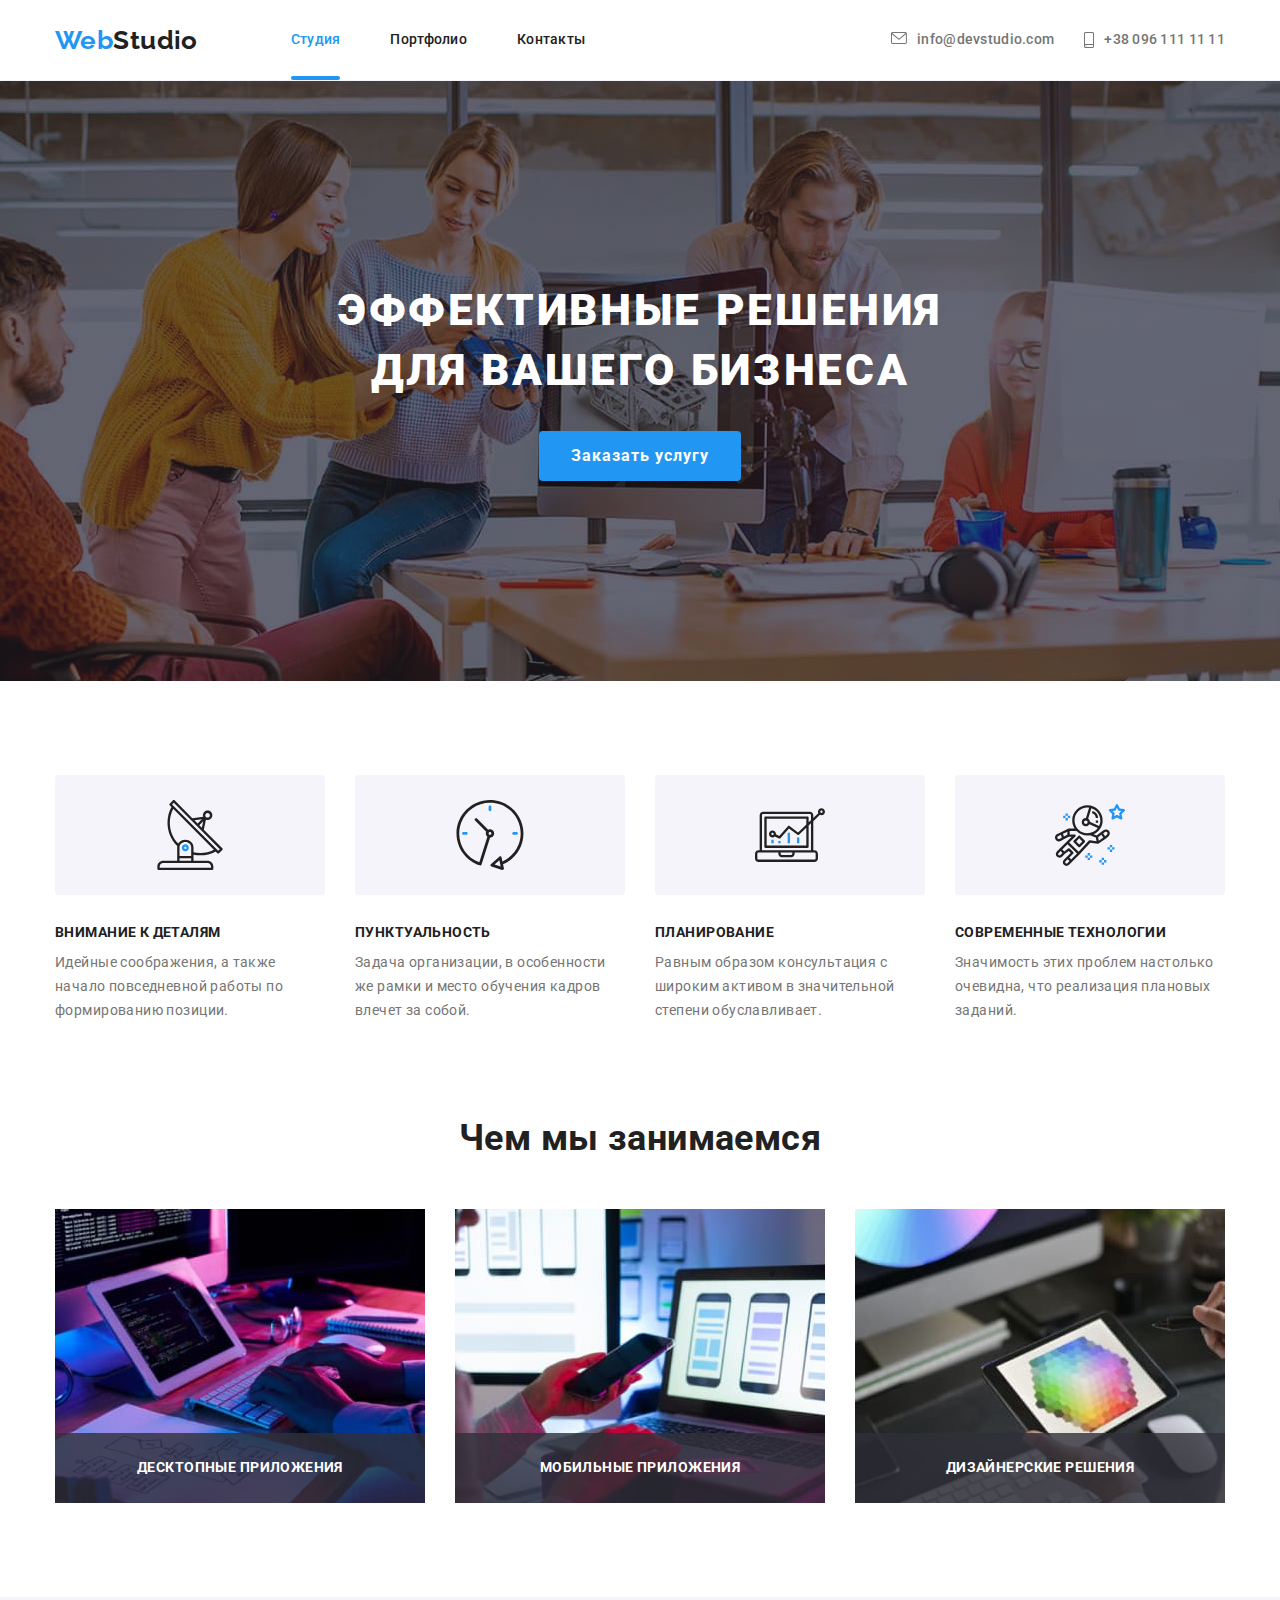
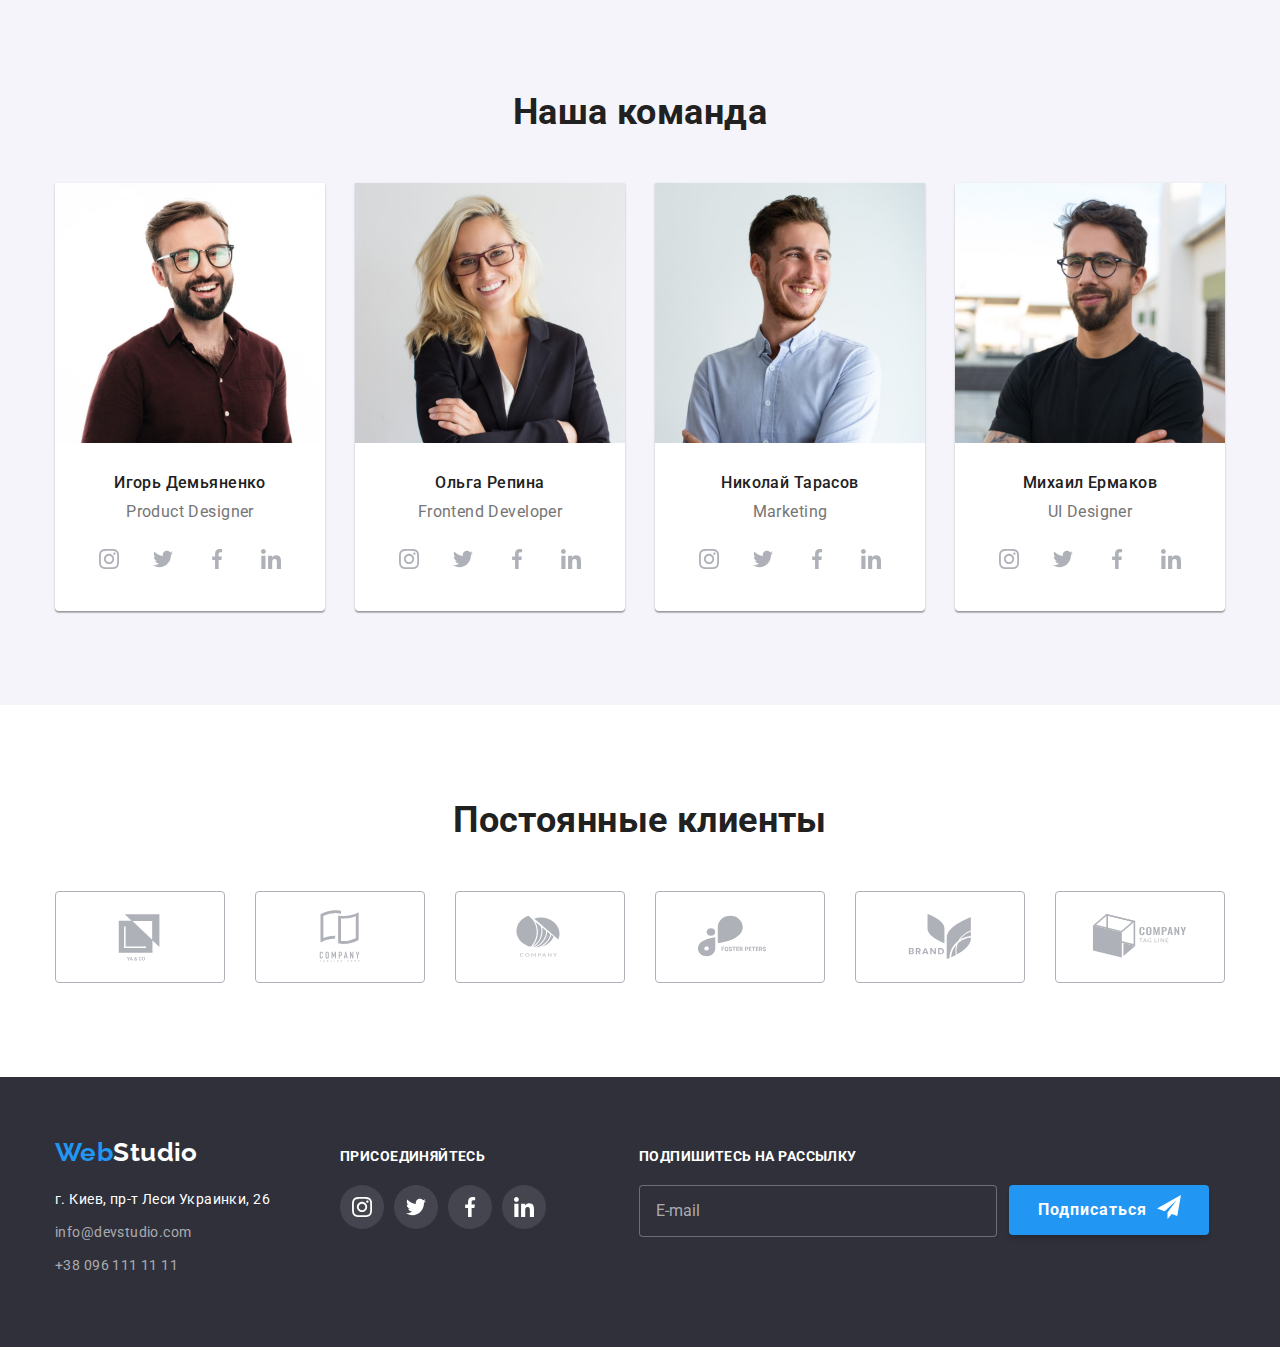
==== commit 34b23758: "Добавляет иконки в форму" ====
--- a/index.html
+++ b/index.html
@@ -502,14 +502,23 @@
             <div class="form-field">
               <label class="form-label" for="name">Имя</label>
               <input class="form-input" type="text" name="name" id="name" />
+              <svg class="modal-form-icon" height="18" width="18">
+                <use href="./images/icons.svg#icon-person"></use>
+              </svg>
             </div>
             <div class="form-field">
               <label class="form-label" for="phone">Телефон </label>
               <input class="form-input" type="tel" name="phone" id="phone" />
+              <svg class="modal-form-icon" height="18" width="18">
+                <use href="./images/icons.svg#icon-phone"></use>
+              </svg>
             </div>
             <div class="form-field">
               <label class="form-label" for="email">Почта</label>
               <input class="form-input" type="email" name="email" id="email" />
+              <svg class="modal-form-icon" height="18" width="18">
+                <use href="./images/icons.svg#icon-email"></use>
+              </svg>
             </div>
             <div class="form-field">
               <label class="form-label" for="feedback">Комментарий</label>
@@ -617,13 +626,20 @@
         </div>
         <div class="footer-form">
           <h2 class="footer-signup">Подпишитесь на рассылку</h2>
-          <input
-            class="footer-input"
-            type="email"
-            name="email-signup"
-            placeholder="E-mail"
-          />
-          <button class="footer-btn" type="submit">Подписаться</button>
+          <div class="footer-signup-wrap">
+            <input
+              class="footer-input"
+              type="email"
+              name="email-signup"
+              placeholder="E-mail"
+            />
+            <button class="footer-btn" type="submit">
+              Подписаться
+              <svg class="footer-send-icon" width="24" height="24">
+                <use href="./images/icons.svg#icon-icon-send"></use>
+              </svg>
+            </button>
+          </div>
         </div>
       </div>
     </footer>
--- a/css/styles.css
+++ b/css/styles.css
@@ -204,8 +204,7 @@
   color: var(--primary-white-color);
 }
 
-.hero-btn,
-.footer-btn {
+.hero-btn {
   font-family: inherit;
   font-weight: 700;
   font-size: 16px;
@@ -515,6 +514,7 @@
 }
 
 .form-field {
+  position: relative;
   display: flex;
   flex-direction: column;
   width: 448px;
@@ -537,7 +537,8 @@
   border: 1px solid rgba(33, 33, 33, 0.2);
   border-radius: 4px;
   margin: 0;
-  padding: 0;
+  padding-left: 42px;
+  height: 40px;
 }
 
 .form-input.feedback {
@@ -572,6 +573,12 @@
   color: rgba(117, 117, 117, 0.5);
 }
 
+.modal-form-icon {
+  position: absolute;
+  left: 12px;
+  top: 50%;
+}
+
 input[type="checkbox"] {
   width: 16px;
   height: 15px;
@@ -683,9 +690,35 @@
 }
 
 .footer-input::placeholder {
-  font-size: 16px;
   line-height: 1.25;
   color: rgba(255, 255, 255, 0.6);
+}
+
+.footer-send-icon {
+  margin-left: 10px;
+}
+
+.footer-btn {
+  padding: 10px 28px 10px 29px;
+  display: flex;
+  font-family: inherit;
+  font-weight: 700;
+  font-size: 16px;
+  line-height: 1.88;
+  letter-spacing: 0.06em;
+  color: var(--primary-white-color);
+  background-color: var(--accent-color);
+  cursor: pointer;
+  width: 200px;
+  height: 50px;
+  border-radius: 4px;
+  border: none;
+  box-shadow: 0px 4px 4px rgba(0, 0, 0, 0.15);
+  margin: 0;
+}
+
+.footer-signup-wrap {
+  display: flex;
 }
 
 /* Фильтр и примеры работ */
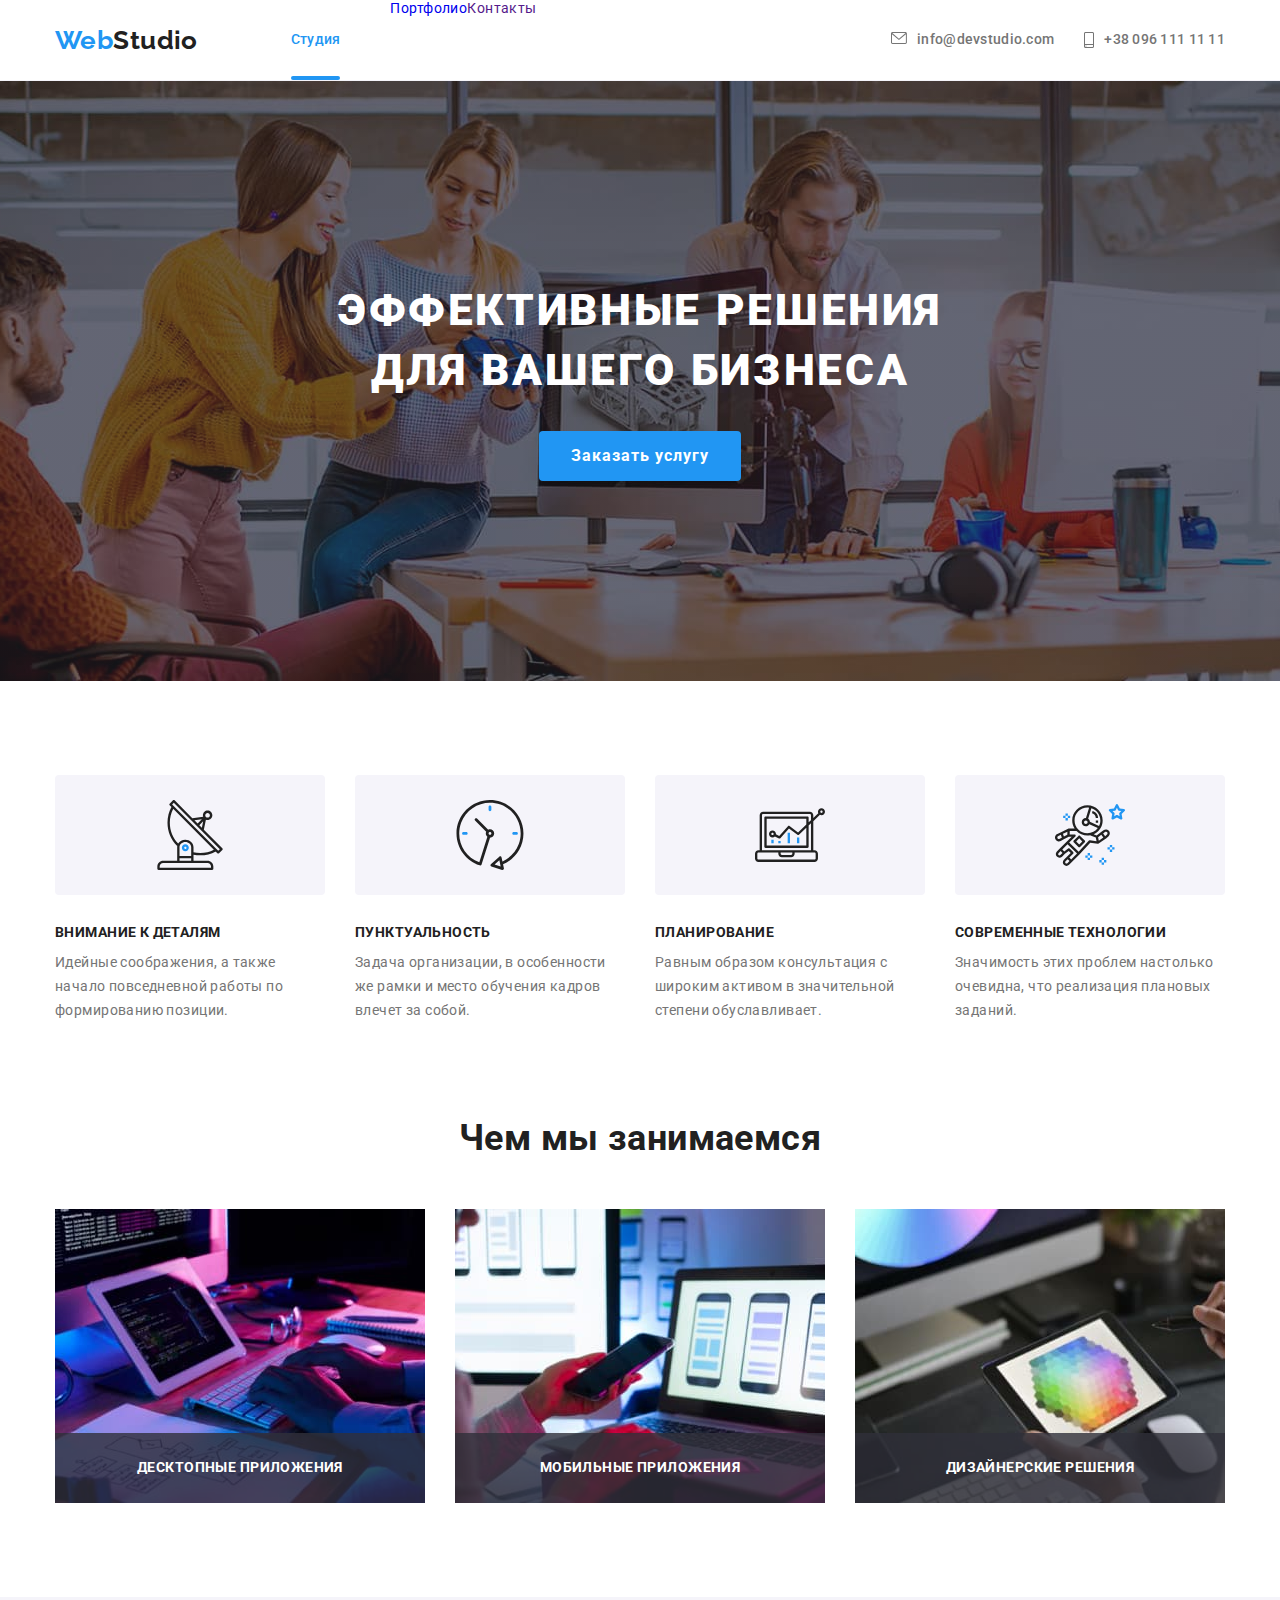
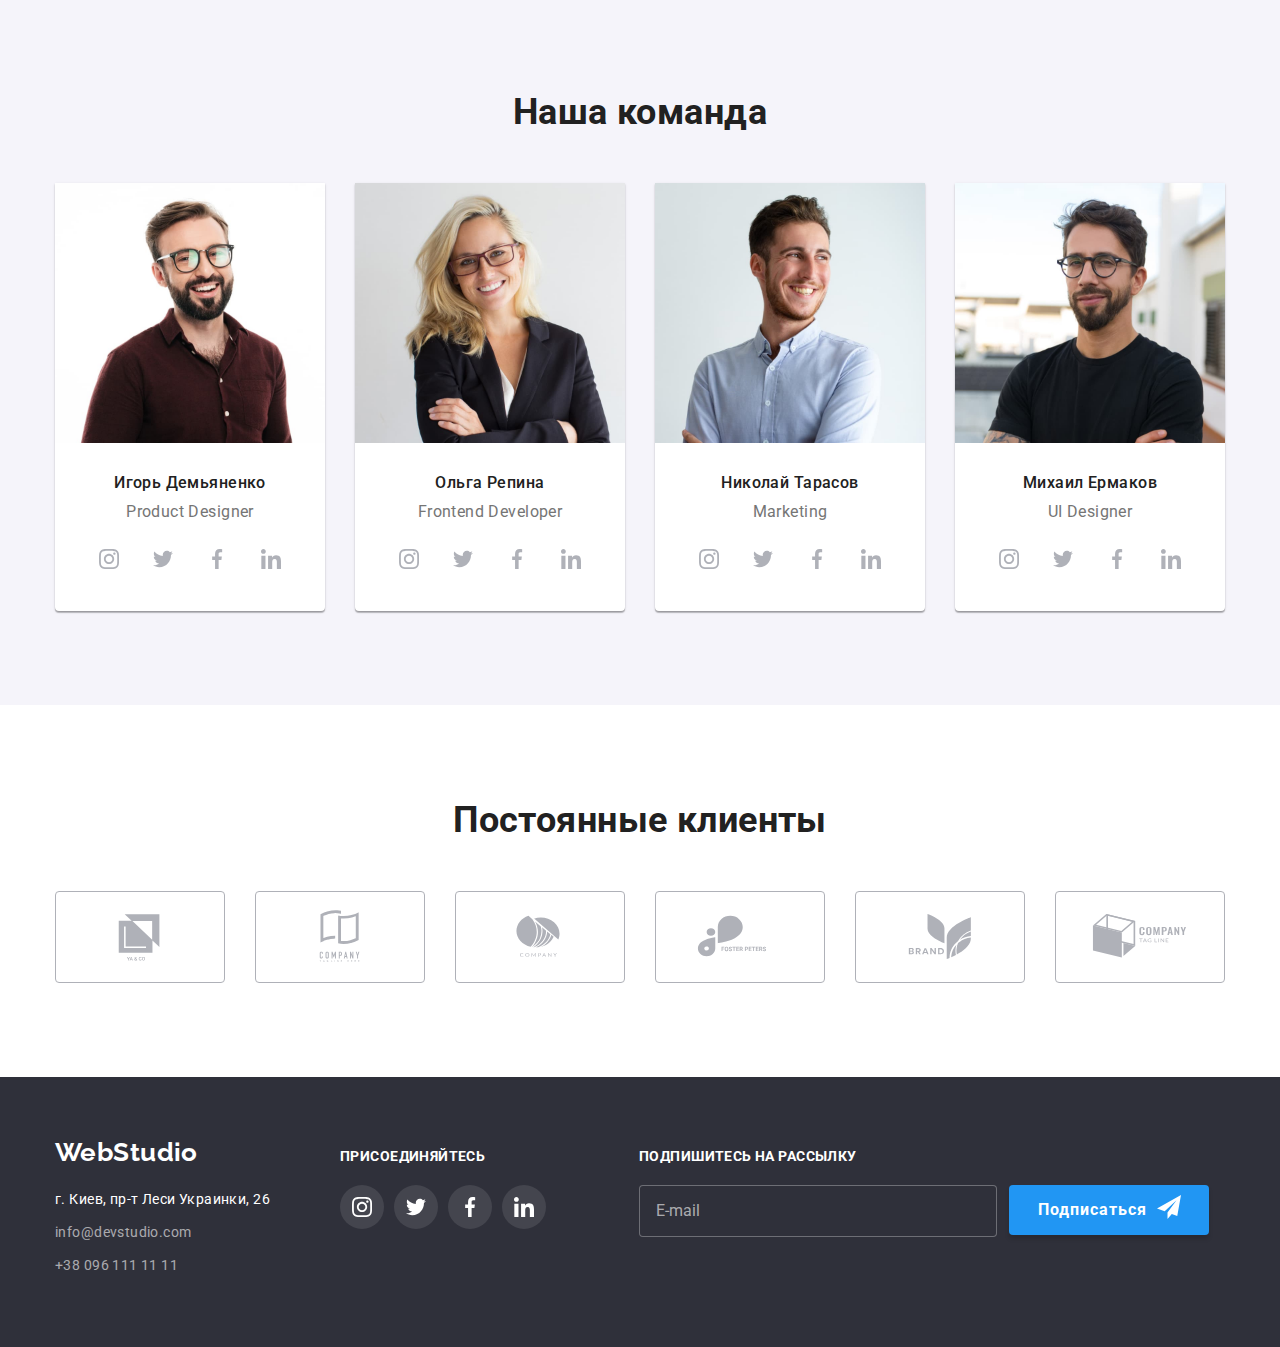
==== commit 80706724: "Добавляет стили" ====
--- a/index.html
+++ b/index.html
@@ -20,14 +20,18 @@
   <body>
     <!-- Хедер -->
     <header class="header-section">
-      <div class="container nav">
-        <nav class="header-nav">
+      <div class="container container--flex">
+        <nav class="navigation">
           <a class="link logo" href="/">
-            <span class="logo-web">Web</span>Studio</a
+            <span class="logo--web">Web</span>Studio</a
           >
-          <ul class="list header-list">
-            <li class="header-item">
-              <a class="link header-link current" href="./index.html">Студия</a>
+          <ul class="list nav-list">
+            <li class="nav-list__page">
+              <a
+                class="link nav-list__link nav-list__link--current"
+                href="./index.html"
+                >Студия</a
+              >
             </li>
             <li class="header-item">
               <a class="link header-link" href="./portfolio.html">Портфолио</a>
@@ -493,11 +497,11 @@
       <div data-modal class="backdrop is-hidden">
         <div class="modal">
           <button data-modal-close type="button" class="modal-button">
-            <svg width="18" height="18">
+            <svg class="modal-button-icon" width="18" height="18">
               <use href="./images/icons.svg#icon-close"></use>
             </svg>
           </button>
-          <form class="modal-form">
+          <form class="modal-form" autocomplete="off">
             <h1 class="form-header">Оставьте свои данные, мы вам перезвоним</h1>
             <div class="form-field">
               <label class="form-label" for="name">Имя</label>
@@ -529,11 +533,21 @@
                 placeholder="Введите текст"
               ></textarea>
             </div>
-
-            <input type="checkbox" name="agreement" id="checkbox" />
-            <label class="label-agreement" for="checkbox" name="agreement"
-              >Соглашаюсь с рассылкой и принимаю Условия договора</label
-            >
+            <div class="agreement-field">
+              <label class="label-agreement" for="checkbox" name="agreement">
+                <input
+                  class="checkbox"
+                  type="checkbox"
+                  name="agreement"
+                  id="checkbox"
+                />
+                <svg class="icon-checked" width="16" height="15">
+                  <use href="./images/icons.svg#icon-check"></use>
+                </svg>
+                Соглашаюсь с рассылкой и принимаю
+                <a class="agreement-terms link" href="">Условия договора</a>
+              </label>
+            </div>
             <button class="form-btn" type="submit">Отправить</button>
           </form>
         </div>
--- a/css/styles.css
+++ b/css/styles.css
@@ -76,7 +76,7 @@
   color: var(--primary-black-color);
 }
 
-.logo-web {
+.logo--web {
   color: var(--accent-color);
 }
 
@@ -84,21 +84,21 @@
   border-bottom: 1px solid var(--light-backgroung-color);
 }
 
-.header-list {
+.nav-list {
   display: flex;
   margin-left: 93px;
 }
 
-.header-nav {
+.navigation {
   display: flex;
   align-items: center;
 }
 
-.header-item:not(:last-child) {
+.nav-list__page:not(:last-child) {
   margin-right: 50px;
 }
 
-.header-link {
+.nav-list__link {
   display: block;
   font-weight: 500;
   font-size: 14px;
@@ -114,7 +114,7 @@
   transition-timing-function: var(--transition-timing-function);
 }
 
-.current::after {
+.nav-list__link::after {
   content: "";
   width: 100%;
   height: 4px;
@@ -138,7 +138,7 @@
   transition-timing-function: var(--transition-timing-function);
 }
 
-.header-link.current {
+.nav-list__link--current {
   color: var(--accent-color);
 }
 
@@ -168,7 +168,7 @@
   margin-right: 30px;
 }
 
-.nav {
+.container--flex {
   display: flex;
   align-items: center;
 }
@@ -502,7 +502,14 @@
   cursor: pointer;
 }
 
-.modal-form {
+.modal-button:focus > .modal-button-icon {
+  fill: var(--accent-color);
+}
+
+.modal-button-icon {
+  transition-property: fill;
+  transition-duration: var(--transition-duration);
+  transition-timing-function: var(--transition-timing-function);
 }
 
 .form-header {
@@ -539,6 +546,13 @@
   margin: 0;
   padding-left: 42px;
   height: 40px;
+  transition-property: outline-color;
+  transition-duration: var(--transition-duration);
+  transition-timing-function: var(--transition-timing-function);
+}
+
+.form-input:focus {
+  outline-color: var(--accent-color);
 }
 
 .form-input.feedback {
@@ -548,6 +562,9 @@
 
 .label-agreement {
   line-height: 1.71;
+  display: flex;
+  justify-content: center;
+  align-items: center;
 }
 
 .form-btn {
@@ -564,6 +581,9 @@
   border: none;
   padding: 10px 55px 10px 56px;
   cursor: pointer;
+  margin-left: auto;
+  margin-right: auto;
+  display: block;
 }
 
 .form-input::placeholder {
@@ -577,12 +597,47 @@
   position: absolute;
   left: 12px;
   top: 50%;
-}
-
-input[type="checkbox"] {
-  width: 16px;
-  height: 15px;
-}
+  transition-property: fill;
+  transition-duration: var(--transition-duration);
+  transition-timing-function: var(--transition-timing-function);
+}
+
+.form-input:focus + .modal-form-icon {
+  fill: var(--accent-color);
+}
+
+.agreement-field {
+  margin-bottom: 30px;
+  margin-top: 20px;
+  text-align: center;
+}
+
+.agreement-terms {
+  color: var(--accent-color);
+  text-decoration-line: underline;
+  margin-left: 5px;
+}
+
+.checkbox {
+  appearance: none;
+  position: absolute;
+}
+
+.checkbox:checked + .icon-checked {
+  background-color: var(--accent-color);
+  border-radius: 2px;
+  border: var(--accent-color);
+}
+
+.icon-checked {
+  margin-right: 7px;
+  border: 2px solid #000000;
+  box-sizing: border-box;
+  box-shadow: 0px 4px 4px rgba(0, 0, 0, 0.25);
+  border-radius: 2px;
+  display: inline-block;
+}
+
 /* Футер */
 
 .footer-section {
